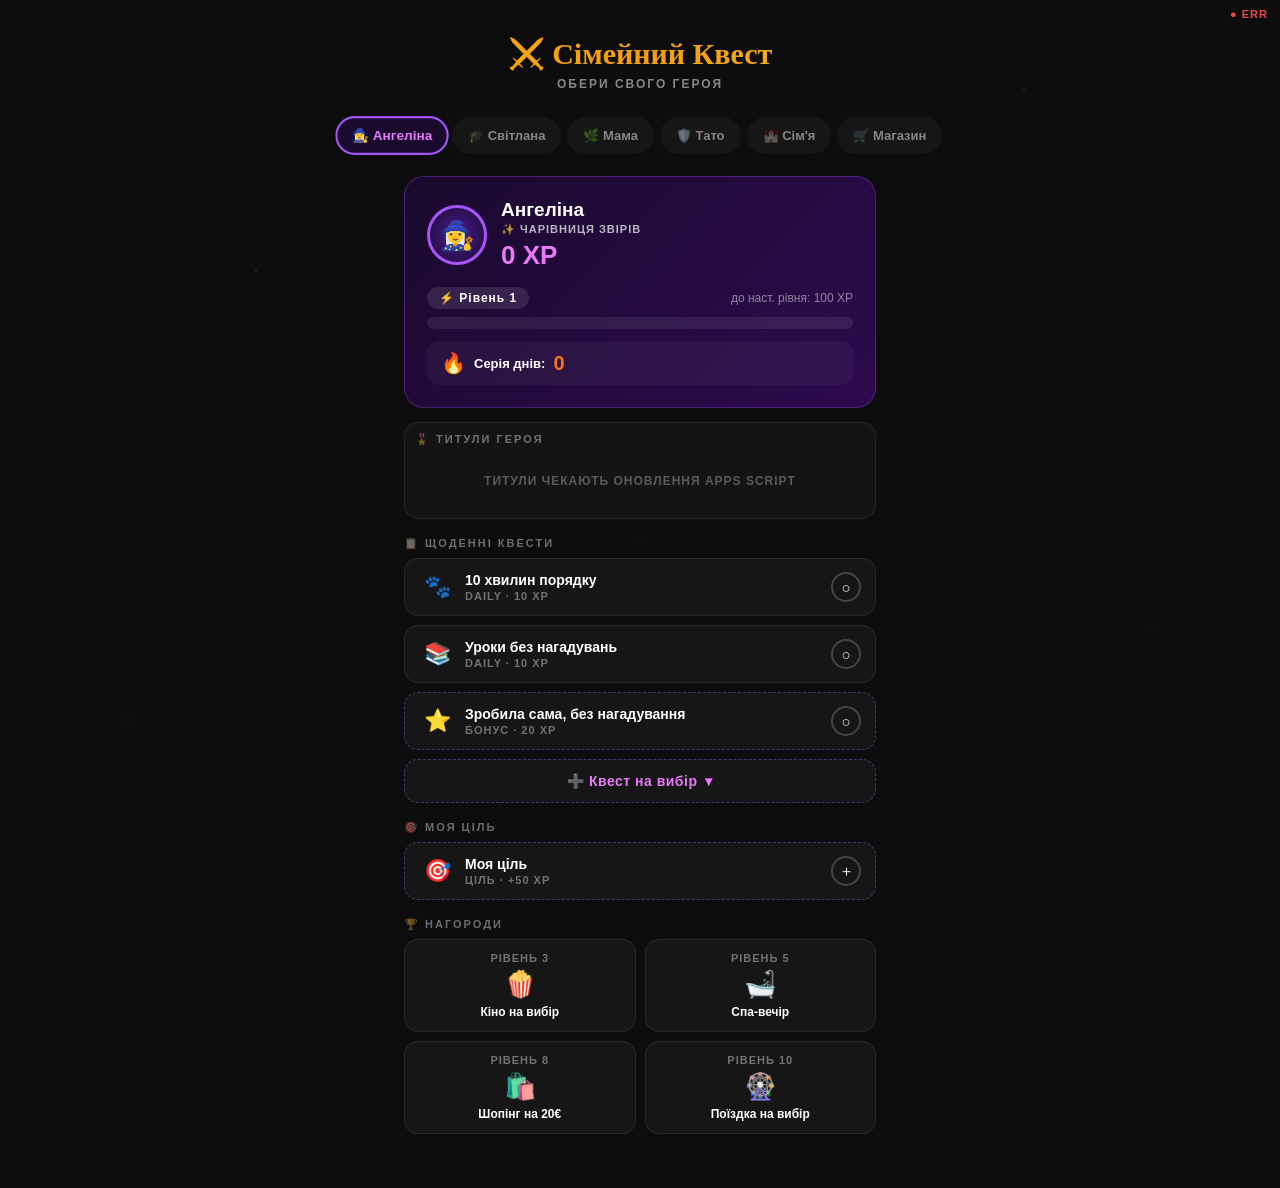
==== index.html @ bff0de08 "Update index.html" ====
<!DOCTYPE html>
<html lang="uk">
<head>
<meta charset="UTF-8">
<meta name="viewport" content="width=device-width, initial-scale=1.0, maximum-scale=1.0">
<title>⚔️ Сімейний Квест XP</title>
<link href="https://script.google.com/macros/s/AKfycbxogFhDeyBhJCRTPKAOQPnS2JXZW2xOkfqWVknksCK1evUN5eS9MC8FMfZPb-rsoIyx/exec">
<style>
  :root {
    --angelina-color: #a855f7; --angelina-bg: #1a0a2e; --angelina-accent: #e879f9;
    --svitlana-color: #22c55e; --svitlana-bg: #0a1f0a; --svitlana-accent: #86efac;
    --mama-color: #f59e0b;    --mama-bg: #1f1508;     --mama-accent: #fcd34d;
    --papa-color: #3b82f6;    --papa-bg: #0a0f1f;     --papa-accent: #93c5fd;
    --gold: #fbbf24; --card-radius: 20px;
  }
  * { box-sizing: border-box; margin: 0; padding: 0; }
  body { font-family: 'Nunito', sans-serif; background: #0d0d0d; min-height: 100vh; color: #fff; overflow-x: hidden; }
  body::before {
    content: ''; position: fixed; inset: 0;
    background-image:
      radial-gradient(1px 1px at 20% 30%, rgba(255,255,255,0.4) 0%, transparent 100%),
      radial-gradient(1px 1px at 80% 10%, rgba(255,255,255,0.3) 0%, transparent 100%),
      radial-gradient(1px 1px at 50% 60%, rgba(255,255,255,0.2) 0%, transparent 100%),
      radial-gradient(1px 1px at 10% 80%, rgba(255,255,255,0.3) 0%, transparent 100%),
      radial-gradient(1px 1px at 90% 70%, rgba(255,255,255,0.2) 0%, transparent 100%);
    pointer-events: none; z-index: 0;
  }
  .sync-bar { position: fixed; top: 0; left: 0; right: 0; height: 3px; z-index: 999; }
  .sync-bar.syncing { background: linear-gradient(90deg, transparent, #3b82f6, transparent); animation: syncAnim 1s infinite; }
  .sync-bar.ok      { background: #22c55e; animation: fadeOut 1s forwards 0.5s; }
  .sync-bar.error   { background: #ef4444; animation: fadeOut 2s forwards; }
  @keyframes syncAnim { 0%{background-position:-200px} 100%{background-position:200px} }
  @keyframes fadeOut  { to { opacity: 0; } }
  .sync-status { position: fixed; top: 8px; right: 12px; font-size: 11px; font-weight: 700; letter-spacing: 1px; color: rgba(255,255,255,0.3); z-index: 998; transition: color 0.3s; }
  .sync-status.live { color: #22c55e; } .sync-status.err { color: #ef4444; }
  .header { text-align: center; padding: 36px 20px 10px; position: relative; z-index: 1; }
  .header h1 { font-family: 'Cinzel Decorative', cursive; font-size: clamp(18px, 5vw, 30px); background: linear-gradient(135deg, #fbbf24, #f59e0b, #fcd34d); -webkit-background-clip: text; -webkit-text-fill-color: transparent; background-clip: text; margin-bottom: 6px; }
  .header .subtitle { color: #888; font-size: 12px; font-weight: 600; letter-spacing: 2px; text-transform: uppercase; }
  .nav { display: flex; justify-content: center; gap: 6px; padding: 16px 12px 8px; position: relative; z-index: 1; flex-wrap: wrap; }
  .nav-btn { border: none; border-radius: 50px; padding: 9px 14px; font-family: 'Nunito', sans-serif; font-weight: 800; font-size: 13px; cursor: pointer; transition: all 0.25s; opacity: 0.5; background: rgba(255,255,255,0.08); color: #fff; border: 2px solid transparent; }
  .nav-btn.active { opacity: 1; transform: scale(1.05); }
  .nav-btn[data-char="angelina"].active { background: var(--angelina-bg); border-color: var(--angelina-color); color: var(--angelina-accent); }
  .nav-btn[data-char="svitlana"].active { background: var(--svitlana-bg); border-color: var(--svitlana-color); color: var(--svitlana-accent); }
  .nav-btn[data-char="mama"].active     { background: var(--mama-bg);     border-color: var(--mama-color);     color: var(--mama-accent); }
  .nav-btn[data-char="papa"].active     { background: var(--papa-bg);     border-color: var(--papa-color);     color: var(--papa-accent); }
  .nav-btn[data-char="family"].active   { background: #1a1a1a; border-color: var(--gold); color: var(--gold); }
  .nav-btn[data-char="shop"].active     { background: #1a0f00; border-color: #f97316; color: #fb923c; }
  .screen { display: none; padding: 14px; position: relative; z-index: 1; max-width: 500px; margin: 0 auto; }
  .screen.active { display: block; }
  .hero-card { border-radius: var(--card-radius); padding: 22px; margin-bottom: 14px; position: relative; overflow: hidden; border: 1px solid rgba(255,255,255,0.08); }
  .hero-card.angelina { background: linear-gradient(135deg, var(--angelina-bg), #2d0a4e); border-color: rgba(168,85,247,0.3); }
  .hero-card.svitlana { background: linear-gradient(135deg, var(--svitlana-bg), #0a3010); border-color: rgba(34,197,94,0.3); }
  .hero-card.mama     { background: linear-gradient(135deg, var(--mama-bg), #2d1e00);    border-color: rgba(245,158,11,0.3); }
  .hero-card.papa     { background: linear-gradient(135deg, var(--papa-bg), #0a1535);    border-color: rgba(59,130,246,0.3); }
  .hero-top { display: flex; align-items: center; gap: 14px; margin-bottom: 16px; }
  .avatar { width: 60px; height: 60px; border-radius: 50%; display: flex; align-items: center; justify-content: center; font-size: 28px; flex-shrink: 0; border: 3px solid rgba(255,255,255,0.2); }
  .angelina .avatar { background: radial-gradient(circle, #4c1d95, #1a0a2e); border-color: var(--angelina-color); }
  .svitlana .avatar { background: radial-gradient(circle, #14532d, #0a1f0a); border-color: var(--svitlana-color); }
  .mama .avatar     { background: radial-gradient(circle, #78350f, #1f1508); border-color: var(--mama-color); }
  .papa .avatar     { background: radial-gradient(circle, #1e3a8a, #0a0f1f); border-color: var(--papa-color); }
  .hero-info h2 { font-size: 19px; font-weight: 900; }
  .hero-info .class { font-size: 11px; font-weight: 600; letter-spacing: 1px; text-transform: uppercase; opacity: 0.7; margin-top: 2px; }
  .hero-info .xp-count { font-size: 26px; font-weight: 900; margin-top: 4px; }
  .angelina .hero-info .xp-count { color: var(--angelina-accent); }
  .svitlana .hero-info .xp-count { color: var(--svitlana-accent); }
  .mama     .hero-info .xp-count { color: var(--mama-accent); }
  .papa     .hero-info .xp-count { color: var(--papa-accent); }
  .level-row { display: flex; align-items: center; justify-content: space-between; margin-bottom: 8px; }
  .level-badge { font-size: 12px; font-weight: 800; padding: 4px 12px; border-radius: 20px; background: rgba(255,255,255,0.1); letter-spacing: 1px; }
  .next-xp { font-size: 12px; color: rgba(255,255,255,0.5); }
  .progress-bar { height: 12px; background: rgba(255,255,255,0.08); border-radius: 10px; overflow: hidden; margin-bottom: 6px; }
  .progress-fill { height: 100%; border-radius: 10px; transition: width 0.8s cubic-bezier(0.34, 1.56, 0.64, 1); position: relative; overflow: hidden; }
  .progress-fill::after { content: ''; position: absolute; top: 0; left: -100%; width: 100%; height: 100%; background: linear-gradient(90deg, transparent, rgba(255,255,255,0.3), transparent); animation: shimmer 2s infinite; }
  @keyframes shimmer { to { left: 200%; } }
  .angelina .progress-fill { background: linear-gradient(90deg, var(--angelina-color), var(--angelina-accent)); }
  .svitlana .progress-fill { background: linear-gradient(90deg, var(--svitlana-color), var(--svitlana-accent)); }
  .mama     .progress-fill { background: linear-gradient(90deg, var(--mama-color), var(--mama-accent)); }
  .papa     .progress-fill { background: linear-gradient(90deg, var(--papa-color), var(--papa-accent)); }
  .section-title { font-size: 11px; font-weight: 800; letter-spacing: 2px; text-transform: uppercase; color: rgba(255,255,255,0.4); margin: 18px 0 8px; }
  .quest-card { background: rgba(255,255,255,0.04); border: 1px solid rgba(255,255,255,0.08); border-radius: 14px; padding: 13px 14px; margin-bottom: 9px; display: flex; align-items: center; gap: 10px; cursor: pointer; transition: all 0.2s; user-select: none; -webkit-tap-highlight-color: transparent; }
  .quest-card:active { transform: scale(0.97); }
  .quest-card.done { opacity: 0.5; }
  .quest-card.bonus-type { border-style: dashed; }
  .angelina .quest-card.bonus-type { border-color: rgba(168,85,247,0.4); }
  .svitlana .quest-card.bonus-type { border-color: rgba(34,197,94,0.4); }
  .mama     .quest-card.bonus-type { border-color: rgba(245,158,11,0.4); }
  .papa     .quest-card.bonus-type { border-color: rgba(59,130,246,0.4); }
  .quest-icon { font-size: 22px; flex-shrink: 0; width: 36px; text-align: center; }
  .quest-info { flex: 1; }
  .quest-name { font-size: 14px; font-weight: 700; margin-bottom: 2px; }
  .quest-type { font-size: 11px; color: rgba(255,255,255,0.4); font-weight: 600; letter-spacing: 1px; }
  .quest-check { width: 30px; height: 30px; border-radius: 50%; border: 2px solid rgba(255,255,255,0.2); display: flex; align-items: center; justify-content: center; font-size: 15px; flex-shrink: 0; transition: all 0.3s; }
  .quest-card.done .quest-check { background: #22c55e; border-color: #22c55e; }
  .streak-display { display: flex; align-items: center; gap: 8px; margin-top: 12px; padding: 10px 14px; background: rgba(255,255,255,0.04); border-radius: 12px; }
  .streak-display .fire { font-size: 20px; }
  .streak-display .streak-text { font-size: 13px; font-weight: 700; }
  .streak-display .streak-num { font-size: 20px; font-weight: 900; color: #f97316; }
  .cosmetics-panel { background: rgba(255,255,255,0.03); border: 1px solid rgba(255,255,255,0.07); border-radius: 14px; padding: 10px; margin-bottom: 12px; }
  .title-options { display: grid; grid-template-columns: 1fr 1fr; gap: 8px; }
  .title-option { border: 1px solid rgba(255,255,255,0.08); border-radius: 10px; background: rgba(255,255,255,0.04); color: #fff; font-family: 'Nunito', sans-serif; padding: 10px; text-align: left; cursor: pointer; transition: all 0.2s; min-height: 58px; }
  .title-option:active { transform: scale(0.97); }
  .title-option.selected { border-color: var(--gold); background: rgba(251,191,36,0.1); }
  .title-option.locked { opacity: 0.35; cursor: not-allowed; }
  .title-option-name { font-size: 12px; font-weight: 900; line-height: 1.25; }
  .title-option-level { font-size: 10px; font-weight: 800; letter-spacing: 1px; color: rgba(255,255,255,0.45); margin-top: 4px; }
  .title-options .extra-loading { grid-column: 1 / -1; }
  .extra-btn { display: flex; align-items: center; justify-content: center; gap: 8px; width: 100%; background: rgba(255,255,255,0.04); border: 1px dashed rgba(255,255,255,0.2); border-radius: 14px; padding: 13px; color: rgba(255,255,255,0.6); font-family: 'Nunito', sans-serif; font-size: 14px; font-weight: 800; cursor: pointer; transition: all 0.2s; letter-spacing: 0.5px; margin-bottom: 9px; }
  .extra-btn:active { transform: scale(0.97); }
  .extra-btn .arrow { transition: transform 0.3s; font-style: normal; display: inline-block; }
  .extra-btn.open .arrow { transform: rotate(180deg); }
  .angelina .extra-btn { border-color: rgba(168,85,247,0.4); color: var(--angelina-accent); }
  .svitlana .extra-btn { border-color: rgba(34,197,94,0.4); color: var(--svitlana-accent); }
  .mama     .extra-btn { border-color: rgba(245,158,11,0.4); color: var(--mama-accent); }
  .papa     .extra-btn { border-color: rgba(59,130,246,0.4); color: var(--papa-accent); }
  .extra-panel { display: none; background: rgba(255,255,255,0.02); border: 1px solid rgba(255,255,255,0.07); border-radius: 14px; overflow: hidden; margin-bottom: 12px; }
  .extra-panel.open { display: block; }
  .extra-panel-inner { padding: 8px; }
  .extra-quest-item { display: flex; align-items: center; gap: 10px; padding: 11px 12px; border-radius: 10px; cursor: pointer; transition: background 0.15s; -webkit-tap-highlight-color: transparent; }
  .extra-quest-item:active { background: rgba(255,255,255,0.08); }
  .extra-quest-item.done { opacity: 0.45; cursor: not-allowed; }
  .extra-quest-item.done:active { background: transparent; }
  .extra-quest-icon { font-size: 20px; width: 32px; text-align: center; flex-shrink: 0; }
  .extra-quest-name { flex: 1; font-size: 13px; font-weight: 700; }
  .extra-quest-xp { font-size: 13px; font-weight: 900; padding: 4px 10px; border-radius: 8px; background: rgba(255,255,255,0.06); flex-shrink: 0; }
  .extra-loading { text-align: center; padding: 20px; font-size: 12px; color: rgba(255,255,255,0.3); font-weight: 700; letter-spacing: 1px; }
  .rewards-grid { display: grid; grid-template-columns: 1fr 1fr; gap: 9px; margin-top: 8px; }
  .reward-card { background: rgba(255,255,255,0.04); border: 1px solid rgba(255,255,255,0.08); border-radius: 14px; padding: 12px; text-align: center; transition: all 0.2s; }
  .reward-card.unlocked { border-color: var(--gold); background: rgba(251,191,36,0.08); }
  .reward-card .reward-level { font-size: 11px; font-weight: 800; letter-spacing: 1px; color: rgba(255,255,255,0.4); margin-bottom: 5px; }
  .reward-card.unlocked .reward-level { color: var(--gold); }
  .reward-card .reward-icon { font-size: 26px; margin-bottom: 5px; }
  .reward-card .reward-name { font-size: 12px; font-weight: 700; }
  .family-hero { background: linear-gradient(135deg, #1a1008, #0d0d0d); border: 1px solid rgba(251,191,36,0.2); border-radius: var(--card-radius); padding: 22px; margin-bottom: 14px; text-align: center; }
  .family-title { font-family: 'Cinzel Decorative', cursive; font-size: 15px; color: var(--gold); margin-bottom: 14px; }
  .leaderboard { list-style: none; }
  .lb-item { display: flex; align-items: center; gap: 10px; padding: 11px 0; border-bottom: 1px solid rgba(255,255,255,0.05); }
  .lb-item:last-child { border-bottom: none; }
  .lb-rank { font-size: 18px; width: 28px; text-align: center; flex-shrink: 0; }
  .lb-avatar { font-size: 22px; width: 36px; text-align: center; flex-shrink: 0; }
  .lb-name { flex: 1; font-weight: 700; font-size: 14px; }
  .lb-name small { display: block; font-size: 11px; color: rgba(255,255,255,0.4); font-weight: 600; }
  .lb-xp { font-size: 17px; font-weight: 900; color: var(--gold); }
  .boss-card { background: linear-gradient(135deg, #1a0a0a, #1a1008); border: 1px solid rgba(239,68,68,0.3); border-radius: var(--card-radius); padding: 18px; margin-bottom: 14px; }
  .boss-title { font-size: 11px; letter-spacing: 2px; text-transform: uppercase; color: #ef4444; font-weight: 800; margin-bottom: 8px; }
  .boss-name  { font-size: 20px; font-weight: 900; margin-bottom: 12px; }
  .boss-progress { display: flex; justify-content: space-between; font-size: 12px; color: rgba(255,255,255,0.5); margin-bottom: 7px; }
  .boss-bar { height: 13px; background: rgba(255,255,255,0.06); border-radius: 10px; overflow: hidden; }
  .boss-fill { height: 100%; background: linear-gradient(90deg, #ef4444, #f97316); border-radius: 10px; transition: width 0.8s; }
  .log-feed { background: rgba(255,255,255,0.03); border: 1px solid rgba(255,255,255,0.07); border-radius: 14px; overflow: hidden; margin-top: 8px; }
  .log-item { display: flex; align-items: center; gap: 10px; padding: 10px 14px; border-bottom: 1px solid rgba(255,255,255,0.04); font-size: 13px; }
  .log-item:last-child { border-bottom: none; }
  .log-avatar { font-size: 18px; flex-shrink: 0; }
  .log-text { flex: 1; font-weight: 600; color: rgba(255,255,255,0.8); line-height: 1.4; }
  .log-text span { color: var(--gold); font-weight: 900; }
  .log-text span.spent { color: #ef4444; }
  .log-time { font-size: 11px; color: rgba(255,255,255,0.3); font-weight: 700; flex-shrink: 0; }
  .log-empty { text-align: center; padding: 20px; font-size: 12px; color: rgba(255,255,255,0.3); font-weight: 700; letter-spacing: 1px; }
  /* SHOP */
  .shop-header { background: linear-gradient(135deg, #1a0f00, #0d0d0d); border: 1px solid rgba(249,115,22,0.3); border-radius: var(--card-radius); padding: 22px; margin-bottom: 14px; text-align: center; }
  .shop-title { font-family: 'Cinzel Decorative', cursive; font-size: 18px; color: #fb923c; margin-bottom: 8px; }
  .shop-subtitle { font-size: 12px; color: rgba(255,255,255,0.4); font-weight: 600; letter-spacing: 1px; }
  .shop-who { display: flex; gap: 8px; flex-wrap: wrap; justify-content: center; margin-top: 14px; }
  .shop-who-btn { border: 2px solid rgba(255,255,255,0.1); border-radius: 50px; padding: 8px 16px; background: rgba(255,255,255,0.04); font-family: 'Nunito', sans-serif; font-size: 13px; font-weight: 800; color: rgba(255,255,255,0.5); cursor: pointer; transition: all 0.2s; }
  .shop-who-btn.selected { opacity: 1; border-color: #f97316; color: #fb923c; background: rgba(249,115,22,0.1); }
  .shop-item { background: rgba(255,255,255,0.04); border: 1px solid rgba(255,255,255,0.08); border-radius: 14px; padding: 14px 16px; margin-bottom: 10px; display: flex; align-items: center; gap: 12px; }
  .shop-item-icon { font-size: 28px; flex-shrink: 0; }
  .shop-item-info { flex: 1; }
  .shop-item-name { font-size: 15px; font-weight: 800; margin-bottom: 3px; }
  .shop-item-cost { font-size: 13px; color: #fb923c; font-weight: 700; }
  .shop-buy-btn { background: linear-gradient(135deg, #f97316, #fb923c); border: none; border-radius: 10px; padding: 10px 16px; font-family: 'Nunito', sans-serif; font-size: 13px; font-weight: 900; color: #000; cursor: pointer; flex-shrink: 0; transition: all 0.2s; }
  .shop-buy-btn:active { transform: scale(0.95); }
  .shop-buy-btn:disabled { opacity: 0.3; cursor: not-allowed; }
  .shop-no-char { text-align: center; padding: 30px; font-size: 13px; color: rgba(255,255,255,0.3); font-weight: 700; }
  /* PIN MODAL */
  .modal-overlay { position: fixed; inset: 0; background: rgba(0,0,0,0.8); z-index: 3000; display: flex; align-items: center; justify-content: center; padding: 24px; }
  .modal-overlay.hidden { display: none; }
  .modal-box { max-width: 320px; width: 100%; background: #1a1a1a; border: 1px solid rgba(255,255,255,0.1); border-radius: 24px; padding: 28px 24px; text-align: center; }
  .modal-icon { font-size: 40px; margin-bottom: 12px; }
  .modal-title { font-size: 18px; font-weight: 900; margin-bottom: 6px; }
  .modal-subtitle { font-size: 13px; color: rgba(255,255,255,0.5); margin-bottom: 20px; }
  .pin-display { display: flex; justify-content: center; gap: 12px; margin-bottom: 20px; }
  .pin-dot { width: 16px; height: 16px; border-radius: 50%; border: 2px solid rgba(255,255,255,0.3); transition: all 0.2s; }
  .pin-dot.filled { background: #f97316; border-color: #f97316; }
  .pin-keys { display: grid; grid-template-columns: repeat(3, 1fr); gap: 10px; }
  .pin-key { background: rgba(255,255,255,0.06); border: 1px solid rgba(255,255,255,0.1); border-radius: 12px; padding: 16px; font-family: 'Nunito', sans-serif; font-size: 20px; font-weight: 900; color: #fff; cursor: pointer; transition: all 0.15s; }
  .pin-key:active { background: rgba(255,255,255,0.15); transform: scale(0.95); }
  .pin-key.del { font-size: 16px; color: rgba(255,255,255,0.5); }
  .pin-error { color: #ef4444; font-size: 13px; font-weight: 700; margin-top: 12px; min-height: 20px; }
  .modal-cancel { background: none; border: none; color: rgba(255,255,255,0.3); font-family: 'Nunito', sans-serif; font-size: 13px; font-weight: 700; cursor: pointer; margin-top: 16px; }
  /* TOAST */
  .toast { position: fixed; top: 20px; left: 50%; transform: translateX(-50%) translateY(-80px); background: #1a1a1a; border: 1px solid rgba(255,255,255,0.15); border-radius: 50px; padding: 11px 22px; font-size: 14px; font-weight: 700; color: #fff; z-index: 1000; transition: transform 0.4s cubic-bezier(0.34, 1.56, 0.64, 1); white-space: nowrap; box-shadow: 0 8px 32px rgba(0,0,0,0.5); pointer-events: none; }
  .toast.show { transform: translateX(-50%) translateY(0); }
  .xp-burst { position: fixed; font-size: 26px; font-weight: 900; pointer-events: none; z-index: 999; animation: burst 1s forwards; text-shadow: 0 0 20px currentColor; }
  @keyframes burst { 0%{opacity:1;transform:translateY(0) scale(1)} 100%{opacity:0;transform:translateY(-80px) scale(1.5)} }
  .pb { padding-bottom: 40px; }
  .reward-card.claimed {
  opacity: 0.65;
  position: relative;
}

  .reward-card.claimed::after {
  content: '✓';
  position: absolute;
  top: 8px;
  right: 10px;
  font-size: 18px;
  font-weight: 900;
  color: #22c55e;
}
@media (max-width: 360px) {
  .title-options { grid-template-columns: 1fr; }
}
</style>
</head>
<body>
 
<div class="sync-bar" id="sync-bar"></div>
<div class="sync-status" id="sync-status">●</div>
 
<!-- PIN MODAL -->
<div class="modal-overlay hidden" id="pin-modal">
  <div class="modal-box">
    <div class="modal-icon">🔐</div>
    <div class="modal-title" id="pin-modal-title">Введи PIN</div>
    <div class="modal-subtitle" id="pin-modal-subtitle">Секретний код героя</div>
    <div class="pin-display">
      <div class="pin-dot" id="pd0"></div>
      <div class="pin-dot" id="pd1"></div>
      <div class="pin-dot" id="pd2"></div>
      <div class="pin-dot" id="pd3"></div>
    </div>
    <div class="pin-keys">
      <button class="pin-key" onclick="pinKey('1')">1</button>
      <button class="pin-key" onclick="pinKey('2')">2</button>
      <button class="pin-key" onclick="pinKey('3')">3</button>
      <button class="pin-key" onclick="pinKey('4')">4</button>
      <button class="pin-key" onclick="pinKey('5')">5</button>
      <button class="pin-key" onclick="pinKey('6')">6</button>
      <button class="pin-key" onclick="pinKey('7')">7</button>
      <button class="pin-key" onclick="pinKey('8')">8</button>
      <button class="pin-key" onclick="pinKey('9')">9</button>
      <button class="pin-key del" onclick="pinKey('del')">⌫</button>
      <button class="pin-key" onclick="pinKey('0')">0</button>
      <button class="pin-key del" onclick="pinKey('clear')">✕</button>
    </div>
    <div class="pin-error" id="pin-error"></div>
    <button class="modal-cancel" onclick="closePinModal()">Скасувати</button>
  </div>
</div>
 
<div class="header">
  <h1>⚔️ Сімейний Квест</h1>
  <div class="subtitle">Обери свого героя</div>
</div>
 
<nav class="nav">
  <button class="nav-btn active" data-char="angelina" onclick="showScreen('angelina')">🧙‍♀️ Ангеліна</button>
  <button class="nav-btn" data-char="svitlana"  onclick="showScreen('svitlana')">🎓 Світлана</button>
  <button class="nav-btn" data-char="mama"      onclick="showScreen('mama')">🌿 Мама</button>
  <button class="nav-btn" data-char="papa"      onclick="showScreen('papa')">🛡️ Тато</button>
  <button class="nav-btn" data-char="family"    onclick="showScreen('family')">🏰 Сім'я</button>
  <button class="nav-btn" data-char="shop"      onclick="showScreen('shop')">🛒 Магазин</button>
</nav>
 
<!-- ANGELINA -->
<div class="screen active angelina" id="screen-angelina">
  <div class="hero-card angelina">
    <div class="hero-top">
      <div class="avatar">🧙‍♀️</div>
      <div class="hero-info">
        <h2>Ангеліна</h2>
        <div class="class">✨ Чарівниця Звірів</div>
        <div class="xp-count"><span id="a-xp">0</span> XP</div>
      </div>
    </div>
    <div class="level-row">
      <div class="level-badge">⚡ Рівень <span id="a-level">1</span></div>
      <div class="next-xp">до наст. рівня: <span id="a-next">100</span> XP</div>
    </div>
    <div class="progress-bar"><div class="progress-fill" id="a-bar" style="width:0%"></div></div>
    <div class="streak-display">
      <div class="fire">🔥</div><div class="streak-text">Серія днів:</div>
      <div class="streak-num" id="a-streak">0</div>
    </div>
  </div>
  <div class="section-title">📋 Щоденні квести</div>
  <div class="quest-card" id="aq0" onclick="toggleQuest('a',0,10,'🐾',this)">
    <div class="quest-icon">🐾</div>
    <div class="quest-info"><div class="quest-name">10 хвилин порядку</div><div class="quest-type">DAILY · 10 XP</div></div>
    <div class="quest-check" id="aq0-check">○</div>
  </div>
  <div class="quest-card" id="aq1" onclick="toggleQuest('a',1,10,'📚',this)">
    <div class="quest-icon">📚</div>
    <div class="quest-info"><div class="quest-name">Уроки без нагадувань</div><div class="quest-type">DAILY · 10 XP</div></div>
    <div class="quest-check" id="aq1-check">○</div>
  </div>
  <div class="quest-card bonus-type" id="aq2" onclick="toggleQuest('a',2,20,'⭐',this)">
    <div class="quest-icon">⭐</div>
    <div class="quest-info"><div class="quest-name">Зробила сама, без нагадування</div><div class="quest-type">БОНУС · 20 XP</div></div>
    <div class="quest-check" id="aq2-check">○</div>
  </div>
  <button class="extra-btn" id="extra-btn-a" onclick="toggleExtraPanel('a')">➕ Квест на вибір <i class="arrow">▾</i></button>
  <div class="extra-panel" id="extra-panel-a"><div class="extra-panel-inner" id="extra-list-a"><div class="extra-loading">ЗАВАНТАЖЕННЯ...</div></div></div>
  <div class="section-title">🎯 Моя ціль</div>
<div class="quest-card bonus-type" onclick="doGoalQuest('a')">
  <div class="quest-icon" id="goal-icon-a">🎯</div>
  <div class="quest-info">
    <div class="quest-name" id="goal-a">Моя ціль</div>
    <div class="quest-type" id="goal-xp-a">ЦІЛЬ · +50 XP</div>
  </div>
  <div class="quest-check">＋</div>
</div>
  <div class="section-title">🏆 Нагороди</div>
  <div class="rewards-grid">
    <div class="reward-card" id="ar0" onclick="claimReward('a',0)"><div class="reward-level">РІВЕНЬ 3</div><div class="reward-icon">🍿</div><div class="reward-name">Кіно на вибір</div></div>
    <div class="reward-card" id="ar1" onclick="claimReward('a',1)"><div class="reward-level">РІВЕНЬ 5</div><div class="reward-icon">🛁</div><div class="reward-name">Спа-вечір</div></div>
    <div class="reward-card" id="ar2" onclick="claimReward('a',2)"><div class="reward-level">РІВЕНЬ 8</div><div class="reward-icon">🛍️</div><div class="reward-name">Шопінг на 20€</div></div>
    <div class="reward-card" id="ar3" onclick="claimReward('a',3)"><div class="reward-level">РІВЕНЬ 10</div><div class="reward-icon">🎡</div><div class="reward-name">Поїздка на вибір</div></div>
  </div>
  <div class="pb"></div>
</div>
 
<!-- SVITLANA -->
<div class="screen svitlana" id="screen-svitlana">
  <div class="hero-card svitlana">
    <div class="hero-top">
      <div class="avatar">🎓</div>
      <div class="hero-info">
        <h2>Світлана</h2>
        <div class="class">🧱 Будівниця Світів</div>
        <div class="xp-count"><span id="s-xp">0</span> XP</div>
      </div>
    </div>
    <div class="level-row">
      <div class="level-badge">⚡ Рівень <span id="s-level">1</span></div>
      <div class="next-xp">до наст. рівня: <span id="s-next">100</span> XP</div>
    </div>
    <div class="progress-bar"><div class="progress-fill" id="s-bar" style="width:0%"></div></div>
    <div class="streak-display">
      <div class="fire">🔥</div><div class="streak-text">Серія днів:</div>
      <div class="streak-num" id="s-streak">0</div>
    </div>
  </div>
  <div class="section-title">📋 Щоденні квести</div>
  <div class="quest-card" id="sq0" onclick="toggleQuest('s',0,10,'🧹',this)">
    <div class="quest-icon">🧹</div>
    <div class="quest-info"><div class="quest-name">10 хвилин порядку</div><div class="quest-type">DAILY · 10 XP</div></div>
    <div class="quest-check" id="sq0-check">○</div>
  </div>
  <div class="quest-card" id="sq1" onclick="toggleQuest('s',1,10,'📖',this)">
    <div class="quest-icon">📖</div>
    <div class="quest-info"><div class="quest-name">Уроки без нагадувань</div><div class="quest-type">DAILY · 10 XP</div></div>
    <div class="quest-check" id="sq1-check">○</div>
  </div>
  <div class="quest-card bonus-type" id="sq2" onclick="toggleQuest('s',2,20,'⭐',this)">
    <div class="quest-icon">⭐</div>
    <div class="quest-info"><div class="quest-name">Зробила сама, без нагадування</div><div class="quest-type">БОНУС · 20 XP</div></div>
    <div class="quest-check" id="sq2-check">○</div>
  </div>
  <button class="extra-btn" id="extra-btn-s" onclick="toggleExtraPanel('s')">➕ Квест на вибір <i class="arrow">▾</i></button>
  <div class="extra-panel" id="extra-panel-s"><div class="extra-panel-inner" id="extra-list-s"><div class="extra-loading">ЗАВАНТАЖЕННЯ...</div></div></div>
  <div class="section-title">🎯 Моя ціль</div>
<div class="quest-card bonus-type" onclick="doGoalQuest('s')">
  <div class="quest-icon" id="goal-icon-s">🎯</div>
  <div class="quest-info">
    <div class="quest-name" id="goal-s">Моя ціль</div>
    <div class="quest-type" id="goal-xp-s">ЦІЛЬ · +50 XP</div>
  </div>
  <div class="quest-check">＋</div>
</div>
  <div class="section-title">🏆 Нагороди</div>
  <div class="rewards-grid">
    <div class="reward-card" id="sr0" onclick="claimReward('s',0)"><div class="reward-level">РІВЕНЬ 3</div><div class="reward-icon">🍿</div><div class="reward-name">Кіно на вибір</div></div>
    <div class="reward-card" id="sr1" onclick="claimReward('s',1)"><div class="reward-level">РІВЕНЬ 5</div><div class="reward-icon">🎮</div><div class="reward-name">Нове LEGO</div></div>
    <div class="reward-card" id="sr2" onclick="claimReward('s',2)"><div class="reward-level">РІВЕНЬ 8</div><div class="reward-icon">🛍️</div><div class="reward-name">Шопінг на 20€</div></div>
    <div class="reward-card" id="sr3" onclick="claimReward('s',3)"><div class="reward-level">РІВЕНЬ 10</div><div class="reward-icon">🎡</div><div class="reward-name">Поїздка на вибір</div></div>
  </div>
  <div class="pb"></div>
</div>
 
<!-- MAMA -->
<div class="screen mama" id="screen-mama">
  <div class="hero-card mama">
    <div class="hero-top">
      <div class="avatar">🌿</div>
      <div class="hero-info">
        <h2>Мама</h2>
        <div class="class">🍃 Хранителька Домашнього Вогнища</div>
        <div class="xp-count"><span id="m-xp">0</span> XP</div>
      </div>
    </div>
    <div class="level-row">
      <div class="level-badge">⚡ Рівень <span id="m-level">1</span></div>
      <div class="next-xp">до наст. рівня: <span id="m-next">100</span> XP</div>
    </div>
    <div class="progress-bar"><div class="progress-fill" id="m-bar" style="width:0%"></div></div>
    <div class="streak-display">
      <div class="fire">🔥</div><div class="streak-text">Серія днів:</div>
      <div class="streak-num" id="m-streak">0</div>
    </div>
  </div>
  <div class="section-title">📋 Щоденні квести</div>
  <div class="quest-card" id="mq0" onclick="toggleQuest('m',0,10,'🏡',this)">
    <div class="quest-icon">🏡</div>
    <div class="quest-info"><div class="quest-name">10 хвилин порядку / підготовки</div><div class="quest-type">DAILY · 10 XP</div></div>
    <div class="quest-check" id="mq0-check">○</div>
  </div>
  <div class="quest-card" id="mq1" onclick="toggleQuest('m',1,10,'✅',this)">
    <div class="quest-icon">✅</div>
    <div class="quest-info"><div class="quest-name">Важлива справа зроблена вчасно</div><div class="quest-type">DAILY · 10 XP</div></div>
    <div class="quest-check" id="mq1-check">○</div>
  </div>
  <div class="quest-card bonus-type" id="mq2" onclick="toggleQuest('m',2,20,'💚',this)">
    <div class="quest-icon">💚</div>
    <div class="quest-info"><div class="quest-name">Допомогла без прохання</div><div class="quest-type">БОНУС · 20 XP</div></div>
    <div class="quest-check" id="mq2-check">○</div>
  </div>
  <button class="extra-btn" id="extra-btn-m" onclick="toggleExtraPanel('m')">➕ Квест на вибір <i class="arrow">▾</i></button>
  <div class="extra-panel" id="extra-panel-m"><div class="extra-panel-inner" id="extra-list-m"><div class="extra-loading">ЗАВАНТАЖЕННЯ...</div></div></div>
  <div class="section-title">🎯 Моя ціль</div>
<div class="quest-card bonus-type" onclick="doGoalQuest('m')">
  <div class="quest-icon" id="goal-icon-m">🎯</div>
  <div class="quest-info">
    <div class="quest-name" id="goal-m">Моя ціль</div>
    <div class="quest-type" id="goal-xp-m">ЦІЛЬ · +50 XP</div>
  </div>
  <div class="quest-check">＋</div>
</div>
  <div class="section-title">🏆 Нагороди</div>
  <div class="rewards-grid">
    <div class="reward-card" id="mr0" onclick="claimReward('m',0)"><div class="reward-level">РІВЕНЬ 3</div><div class="reward-icon">🧖‍♀️</div><div class="reward-name">Spa-вечір</div></div>
    <div class="reward-card" id="mr1" onclick="claimReward('m',1)"><div class="reward-level">РІВЕНЬ 5</div><div class="reward-icon">🍽️</div><div class="reward-name">Вечеря в ресторані</div></div>
    <div class="reward-card" id="mr2" onclick="claimReward('m',2)"><div class="reward-level">РІВЕНЬ 8</div><div class="reward-icon">🎯</div><div class="reward-name">Нова спальня</div></div>
    <div class="reward-card" id="mr3" onclick="claimReward('m',3)"><div class="reward-level">РІВЕНЬ 10</div><div class="reward-icon">✈️</div><div class="reward-name">Поїздка разом</div></div>
  </div>
  <div class="pb"></div>
</div>
 
<!-- PAPA -->
<div class="screen papa" id="screen-papa">
  <div class="hero-card papa">
    <div class="hero-top">
      <div class="avatar">🛡️</div>
      <div class="hero-info">
        <h2>Тато</h2>
        <div class="class">🗺️ Мандрівник та Захисник</div>
        <div class="xp-count"><span id="p-xp">0</span> XP</div>
      </div>
    </div>
    <div class="level-row">
      <div class="level-badge">⚡ Рівень <span id="p-level">1</span></div>
      <div class="next-xp">до наст. рівня: <span id="p-next">100</span> XP</div>
    </div>
    <div class="progress-bar"><div class="progress-fill" id="p-bar" style="width:0%"></div></div>
    <div class="streak-display">
      <div class="fire">🔥</div><div class="streak-text">Серія днів:</div>
      <div class="streak-num" id="p-streak">0</div>
    </div>
  </div>
  <div class="section-title">📋 Щоденні квести</div>
  <div class="quest-card" id="pq0" onclick="toggleQuest('p',0,10,'🎯',this)">
    <div class="quest-icon">🎯</div>
    <div class="quest-info"><div class="quest-name">10 хвилин підготовки / порядку</div><div class="quest-type">DAILY · 10 XP</div></div>
    <div class="quest-check" id="pq0-check">○</div>
  </div>
  <div class="quest-card" id="pq1" onclick="toggleQuest('p',1,10,'📞',this)">
    <div class="quest-icon">📞</div>
    <div class="quest-info"><div class="quest-name">Зв'язок з сім'єю</div><div class="quest-type">DAILY · 10 XP</div></div>
    <div class="quest-check" id="pq1-check">○</div>
  </div>
  <div class="quest-card bonus-type" id="pq2" onclick="toggleQuest('p',2,20,'💪',this)">
    <div class="quest-icon">💪</div>
    <div class="quest-info"><div class="quest-name">Допоміг сім'ї на відстані</div><div class="quest-type">БОНУС · 20 XP</div></div>
    <div class="quest-check" id="pq2-check">○</div>
  </div>
  <button class="extra-btn" id="extra-btn-p" onclick="toggleExtraPanel('p')">➕ Квест на вибір <i class="arrow">▾</i></button>
  <div class="extra-panel" id="extra-panel-p"><div class="extra-panel-inner" id="extra-list-p"><div class="extra-loading">ЗАВАНТАЖЕННЯ...</div></div></div>
  <div class="section-title">🎯 Моя ціль</div>
<div class="quest-card bonus-type" onclick="doGoalQuest('p')">
  <div class="quest-icon" id="goal-icon-p">🎯</div>
  <div class="quest-info">
    <div class="quest-name" id="goal-p">Моя ціль</div>
    <div class="quest-type" id="goal-xp-p">ЦІЛЬ · +50 XP</div>
  </div>
  <div class="quest-check">＋</div>
</div>
  <div class="section-title">🏆 Нагороди</div>
  <div class="rewards-grid">
    <div class="reward-card" id="pr0" onclick="claimReward('p',0)"><div class="reward-level">РІВЕНЬ 3</div><div class="reward-icon">🎣</div><div class="reward-name">День рибалки</div></div>
    <div class="reward-card" id="pr1" onclick="claimReward('p',1)"><div class="reward-level">РІВЕНЬ 5</div><div class="reward-icon">🍺</div><div class="reward-name">Вечір для себе</div></div>
    <div class="reward-card" id="pr2" onclick="claimReward('p',2)"><div class="reward-level">РІВЕНЬ 8</div><div class="reward-icon">🎯</div><div class="reward-name">Нова спальня</div></div>
    <div class="reward-card" id="pr3" onclick="claimReward('p',3)"><div class="reward-level">РІВЕНЬ 10</div><div class="reward-icon">🌊</div><div class="reward-name">Рибальська поїздка</div></div>
  </div>
  <div class="pb"></div>
</div>
 
<!-- FAMILY -->
<div class="screen" id="screen-family">
  <div class="boss-card">
    <div class="boss-title">⚔️ БОС ТИЖНЯ</div>
    <div class="boss-name" id="boss-name">🐉 Дракон Лінощів</div>
    <div class="boss-progress"><span>Сімейний прогрес</span><span id="boss-xp-text">0 / 200 XP</span></div>
    <div class="boss-bar"><div class="boss-fill" id="boss-fill" style="width:0%"></div></div>
  </div>
  <div class="family-hero">
    <div class="family-title">👑 Таблиця Героїв</div>
    <ul class="leaderboard" id="leaderboard"></ul>
  </div>
  <div class="section-title">🌟 Командний бонус</div>
  <div class="quest-card" style="background:rgba(251,191,36,0.06);border-color:rgba(251,191,36,0.2);">
    <div class="quest-icon">🌟</div>
    <div class="quest-info">
      <div class="quest-name">Всі виконали daily сьогодні</div>
      <div class="quest-type">КОМАНДНИЙ БОНУС · +20 XP кожному</div>
    </div>
    <div class="quest-check" id="team-check" onclick="toggleTeamBonus()" style="cursor:pointer">○</div>
  </div>
  <div class="section-title">📜 Останні події</div>
  <div class="log-feed" id="log-feed"><div class="log-empty">ЗАВАНТАЖЕННЯ...</div></div>
  <div class="section-title">📖 Правила гри</div>
  <div style="background:rgba(255,255,255,0.04);border-radius:14px;padding:14px;font-size:13px;line-height:1.9;color:rgba(255,255,255,0.7);">
    <div>1️⃣ Кожен день — 1–3 квести на вибір</div>
    <div>2️⃣ 100 XP = новий рівень</div>
    <div>3️⃣ Бонус за самостійність без нагадувань</div>
    <div>4️⃣ Якщо всі зробили daily — кожен +20 XP</div>
    <div>5️⃣ Тижнева місія — велика нагорода</div>
    <div>6️⃣ В магазині витрачай XP на призи!</div>
  </div>
  <div class="pb"></div>
</div>
 
<!-- SHOP -->
<div class="screen" id="screen-shop">
  <div class="shop-header">
    <div class="shop-title">🛒 Магазин Героїв</div>
    <div class="shop-subtitle">ВИТРАЧАЙ XP НА ПРИЗИ</div>
    <div class="shop-who">
      <button class="shop-who-btn" data-c="a" onclick="selectShopChar('a')">🧙‍♀️ Ангеліна</button>
      <button class="shop-who-btn" data-c="s" onclick="selectShopChar('s')">🎓 Світлана</button>
      <button class="shop-who-btn" data-c="m" onclick="selectShopChar('m')">🌿 Мама</button>
      <button class="shop-who-btn" data-c="p" onclick="selectShopChar('p')">🛡️ Тато</button>
    </div>
  </div>
  <div id="shop-no-char" class="shop-no-char">👆 Обери хто робить покупку</div>
  <div id="shop-items"></div>
  <div class="pb"></div>
</div>
 
<div class="toast" id="toast"></div>
 
<script>
const SCRIPT_URL ='https://script.google.com/macros/s/AKfycbwXJweig_HBozVWSt0Xp7T9HzfmcoVQWKAmoGaYds3r_SmGROIhT78wBqXCx24NzcZ-/exec';
 
const POLL_INTERVAL = 5 * 60 * 1000;
const CHARS = ['a','s','m','p'];
const CHAR_NAMES  = { a:'Ангеліна', s:'Світлана', m:'Мама', p:'Тато' };
const CHAR_ICONS  = { a:'🧙‍♀️', s:'🎓', m:'🌿', p:'🛡️' };
const CHAR_SCREENS = { a:'angelina', s:'svitlana', m:'mama', p:'papa' };
const DEFAULT_TITLES = {
  a:'✨ Чарівниця Звірів',
  s:'🧱 Будівниця Світів',
  m:'🌿 Берегиня Лісу',
  p:'🛡️ Захисник Фортеці'
};
const BOSSES = ['🐉 Дракон Лінощів','🕷️ Павук Безладдя','👹 Монстр Відкладань','🧟 Зомбі Нудьги','🦂 Скорпіон Забудькуватості'];
const BOSS_GOAL = 200;
const REWARD_LEVELS = [3,5,8,10];
 
function defaultState() {
  const st = { teamBonus: false };
  CHARS.forEach(c => { st[c] = { xp:0, streak:0, lastDay:'', quests:[false,false,false,false] }; });
  return st;
}
let state = defaultState();
let extraQuestsData = {};
let extraDoneData = {};
let shopData = [];
let goalsData = {};
let rewardsData = {};
let cosmeticsData = {};
let profilesData = {};
let shopChar = null;
 
async function apiGet() {
  const res = await fetch(SCRIPT_URL, { method:'GET', mode:'cors' });
  return res.json();
}
async function apiPost(payload) {
  const res = await fetch(SCRIPT_URL, { method:'POST', mode:'cors', headers:{'Content-Type':'text/plain'}, body:JSON.stringify(payload) });
  return res.json();
}
 
async function syncFromSheets(silent = false) {
  if (!SCRIPT_URL || SCRIPT_URL === 'ВСТАВИТИ_URL_ТУТ') return;
  setSyncState('syncing');
  try {
    const data = await apiGet();
    CHARS.forEach(c => {
      if (data.chars && data.chars[c]) {
        const d = data.chars[c];
        state[c].xp      = Number(d.xp)    || 0;
        state[c].streak  = Number(d.streak) || 0;
        state[c].lastDay = d.lastDay || '';
        state[c].quests  = Array.isArray(d.quests) ? d.quests : [false,false,false,false];
      }
    });
    state.teamBonus = !!data.teamBonus;
    extraQuestsData = data.extraQuests || {};
    extraDoneData = data.extraDone || {};
    shopData = data.shop || [];
    goalsData = data.goals || {};
    rewardsData = data.rewards || {};
    cosmeticsData = data.cosmetics || {};
    profilesData = data.profiles || {};
    renderLog(data.log || []);
    renderAll();
    if (shopChar) renderShopItems();
    CHARS.forEach(c => {
      const panel = document.getElementById(`extra-panel-${c}`);
      if (panel && panel.classList.contains('open')) renderExtraList(c);
    });
    setSyncState('ok');
    if (!silent) showToast('🔄 Дані синхронізовано');
  } catch(e) { setSyncState('error'); console.error(e); }
}
 
  function setSyncState(s) {
  document.getElementById('sync-bar').className = 'sync-bar ' + s;
  const st = document.getElementById('sync-status');
  st.className = 'sync-status ' + (s==='ok'?'live':s==='error'?'err':'');
  st.textContent = s==='ok'?'● LIVE':s==='error'?'● ERR':'● SYNC';
}
 
function xpForLevel(lvl) { return lvl * 100; }
function getLevel(xp) {
  let lvl=1, total=0;
  while(true) {
    const needed = xpForLevel(lvl);
    if (xp < total+needed) return { level:lvl, current:xp-total, needed };
    total += needed; lvl++;
  }
}

function ensureCosmeticsPanels() {
  CHARS.forEach(c => {
    const screen = document.getElementById(`screen-${CHAR_SCREENS[c]}`);
    if (!screen || document.getElementById(`cosmetics-${c}`)) return;
    const heroCard = screen.querySelector('.hero-card');
    if (!heroCard) return;
    const panel = document.createElement('div');
    panel.className = 'cosmetics-panel';
    panel.id = `cosmetics-${c}`;
    panel.innerHTML = `
      <div class="section-title" style="margin-top:0;">🎖️ Титули героя</div>
      <div class="title-options" id="title-options-${c}"></div>
    `;
    heroCard.insertAdjacentElement('afterend', panel);
  });
}

function getSelectedTitleId(c) {
  return profilesData[c] && profilesData[c].title ? profilesData[c].title : '';
}

function getSelectedTitleText(c) {
  const titleId = getSelectedTitleId(c);
  const titles = (cosmeticsData[c] && cosmeticsData[c].title) || [];
  const found = titles.find(t => t.id === titleId);
  return found ? `${found.icon} ${found.name}` : DEFAULT_TITLES[c];
}

function renderCosmetics(c, level) {
  const titleEl = document.querySelector(`#screen-${CHAR_SCREENS[c]} .hero-info .class`);
  if (titleEl) titleEl.textContent = getSelectedTitleText(c);

  const container = document.getElementById(`title-options-${c}`);
  if (!container) return;
  const titles = (cosmeticsData[c] && cosmeticsData[c].title) || [];
  if (titles.length === 0) {
    container.innerHTML = '<div class="extra-loading">ТИТУЛИ ЧЕКАЮТЬ ОНОВЛЕННЯ APPS SCRIPT</div>';
    return;
  }
  const selectedId = getSelectedTitleId(c);
  container.innerHTML = titles.map(t => {
    const locked = level < t.requiredLevel;
    const selected = selectedId === t.id;
    return `
      <button class="title-option ${locked ? 'locked' : ''} ${selected ? 'selected' : ''}" onclick="selectTitle('${c}','${t.id}')" ${locked ? 'disabled' : ''}>
        <div class="title-option-name">${t.icon} ${t.name}</div>
        <div class="title-option-level">${locked ? 'РІВЕНЬ ' + t.requiredLevel : selected ? 'ОБРАНО' : 'ВІДКРИТО'}</div>
      </button>
    `;
  }).join('');
}
 
function renderChar(c) {
  const d = state[c], lvl = getLevel(d.xp);
  document.getElementById(`${c}-xp`).textContent    = d.xp;
  document.getElementById(`${c}-level`).textContent  = lvl.level;
  document.getElementById(`${c}-next`).textContent   = lvl.needed - lvl.current;
  document.getElementById(`${c}-streak`).textContent = d.streak;
  document.getElementById(`${c}-bar`).style.width = Math.min(100,Math.round(lvl.current/lvl.needed*100))+'%';
  renderCosmetics(c, lvl.level);
  for (let i=0;i<4;i++) {
  const card = document.getElementById(`${c}q${i}`);
  const check = document.getElementById(`${c}q${i}-check`);

  if (!card || !check) continue;

  if (d.quests[i]) {
    card.classList.add('done');
    check.textContent = '✅';
  } else {
    card.classList.remove('done');
    check.textContent = '○';
  }
}
  REWARD_LEVELS.forEach((rl,i) => {
  const el = document.getElementById(`${c}r${i}`);
  if (!el) return;

  if (lvl.level >= rl) {
    el.classList.add('unlocked');
  } else {
    el.classList.remove('unlocked');
  }

  if (rewardsData[c] && rewardsData[c][i]) {
    el.classList.add('claimed');
  } else {
    el.classList.remove('claimed');
  }
});
  const goal = goalsData[c] || {};
const goalEl = document.getElementById(`goal-${c}`);
const goalXpEl = document.getElementById(`goal-xp-${c}`);
const goalIconEl = document.getElementById(`goal-icon-${c}`);

if (goalEl) goalEl.textContent = goal.goal || 'Моя ціль';
if (goalXpEl) goalXpEl.textContent = `ЦІЛЬ · +${goal.xp || 50} XP`;
if (goalIconEl) goalIconEl.textContent = goal.icon || '🎯';
}
  function claimReward(c, rewardIndex) {
  const lvl = getLevel(state[c].xp);
  const requiredLevel = REWARD_LEVELS[rewardIndex];

  if (lvl.level < requiredLevel) {
    showToast('🔒 Ця нагорода ще не відкрита');
    return;
  }

  if (rewardsData[c] && rewardsData[c][rewardIndex]) {
    showToast('✅ Цю нагороду вже отримано');
    return;
  }

  openPinModal(c, () => completeClaimReward(c, rewardIndex));
}

async function completeClaimReward(c, rewardIndex) {
  const card = document.getElementById(`${c}r${rewardIndex}`);
  const rewardNameEl = card ? card.querySelector('.reward-name') : null;
  const rewardName = rewardNameEl ? rewardNameEl.textContent : 'Нагорода';

  if (!rewardsData[c]) rewardsData[c] = [false,false,false,false];
  rewardsData[c][rewardIndex] = true;

  renderChar(c);
  showToast(`🏆 ${rewardName} отримано!`);
  setSyncState('syncing');

  try {
    await apiPost({
      action:'claimReward',
      char:c,
      rewardIndex:rewardIndex,
      rewardName:rewardName
    });

    await syncFromSheets(true);
    setSyncState('ok');
  } catch(e) {
    setSyncState('error');
  }
}
  function renderFamily() {
  const sorted = CHARS.map(c=>({c,xp:state[c].xp,level:getLevel(state[c].xp).level})).sort((a,b)=>b.xp-a.xp);
  const medals = ['🥇','🥈','🥉','🏅'];
  document.getElementById('leaderboard').innerHTML = sorted.map((item,i)=>`
    <li class="lb-item">
      <div class="lb-rank">${medals[i]}</div>
      <div class="lb-avatar">${CHAR_ICONS[item.c]}</div>
      <div class="lb-name">${CHAR_NAMES[item.c]}<small>Рівень ${item.level}</small></div>
      <div class="lb-xp">${item.xp} XP</div>
    </li>`).join('');
  const totalXP = CHARS.reduce((s,c)=>s+state[c].xp,0);
  const bossProgress = totalXP % BOSS_GOAL;
  document.getElementById('boss-name').textContent    = BOSSES[Math.floor(totalXP/BOSS_GOAL)%BOSSES.length];
  document.getElementById('boss-xp-text').textContent = `${bossProgress} / ${BOSS_GOAL} XP`;
  document.getElementById('boss-fill').style.width    = Math.min(100,bossProgress/BOSS_GOAL*100)+'%';
  document.getElementById('team-check').textContent   = state.teamBonus ? '✅' : '○';
}
 
function renderLog(logItems) {
  const container = document.getElementById('log-feed');
  if (!logItems || logItems.length === 0) {
    container.innerHTML = '<div class="log-empty">ПОКИ ЩО ПОРОЖНЬО — ВИКОНАЙТЕ ПЕРШИЙ КВЕСТ!</div>';
    return;
  }
  container.innerHTML = logItems.map(item => {
    const isSpend = item.xp < 0;
    return `<div class="log-item">
      <div class="log-avatar">${CHAR_ICONS[item.char] || '⭐'}</div>
      <div class="log-text">
        ${CHAR_NAMES[item.char] || item.char} — ${item.questName}
        <span class="${isSpend?'spent':''}">${isSpend?'':'+'}${item.xp} XP</span>
      </div>
      <div class="log-time">${item.dateStr}</div>
    </div>`;
  }).join('');
}
 
function renderAll() { CHARS.forEach(renderChar); renderFamily(); }
 
// SHOP
function selectShopChar(c) {
  shopChar = c;
  document.querySelectorAll('.shop-who-btn').forEach(b => b.classList.remove('selected'));
  document.querySelector(`.shop-who-btn[data-c="${c}"]`).classList.add('selected');
  document.getElementById('shop-no-char').style.display = 'none';
  renderShopItems();
}
 
function renderShopItems() {
  const container = document.getElementById('shop-items');
  if (!shopChar) return;
  const myXP = state[shopChar].xp;
  if (!shopData || shopData.length === 0) {
    container.innerHTML = '<div class="shop-no-char">Магазин порожній — додай товари в таблицю</div>';
    return;
  }
  container.innerHTML = shopData.map((item,i) => `
    <div class="shop-item">
      <div class="shop-item-icon">${item.icon}</div>
      <div class="shop-item-info">
        <div class="shop-item-name">${item.name}</div>
        <div class="shop-item-cost">🔥 ${item.xp_cost} XP${myXP < item.xp_cost ? ' · не вистачає '+(item.xp_cost-myXP)+' XP' : ''}</div>
      </div>
      <button class="shop-buy-btn" ${myXP < item.xp_cost ? 'disabled' : ''} onclick="initBuy(${i})">Купити</button>
    </div>`).join('');
}
 
// PIN LOGIC
let pinBuffer = '';
let pinCallback = null;
let pinChar = null;
 
function openPinModal(c, callback) {
  pinChar = c;
  pinCallback = callback;
  pinBuffer = '';
  updatePinDots();
  document.getElementById('pin-error').textContent = '';
  document.getElementById('pin-modal-title').textContent = `PIN для ${CHAR_NAMES[c]}`;
  document.getElementById('pin-modal-subtitle').textContent = 'Введи свій секретний код';
  document.getElementById('pin-modal').classList.remove('hidden');
}
 
function closePinModal() {
  document.getElementById('pin-modal').classList.add('hidden');
  pinBuffer = ''; pinCallback = null; pinChar = null;
}
 
function updatePinDots() {
  for (let i = 0; i < 4; i++) {
    document.getElementById(`pd${i}`).classList.toggle('filled', i < pinBuffer.length);
  }
}
 
function pinKey(k) {
  if (k === 'del') { pinBuffer = pinBuffer.slice(0,-1); updatePinDots(); return; }
  if (k === 'clear') { pinBuffer = ''; updatePinDots(); return; }
  if (pinBuffer.length >= 4) return;
  pinBuffer += k;
  updatePinDots();
  if (pinBuffer.length === 4) checkPin();
}
 
async function checkPin() {
  document.getElementById('pin-error').textContent = '';
  try {
    const res = await apiPost({ action:'verifyPin', char:pinChar, pin:pinBuffer });

    if (res.valid) {
      const cb = pinCallback;
      closePinModal();
      if (cb) cb();
    } else {
      document.getElementById('pin-error').textContent = '❌ Невірний PIN, спробуй ще';
      pinBuffer = '';
      updatePinDots();
    }
  } catch(e) {
    document.getElementById('pin-error').textContent = '⚠️ Помилка підключення';
    pinBuffer = '';
    updatePinDots();
  }
}
 
function initBuy(idx) {
  const item = shopData[idx];
  if (!item || !shopChar) return;
  openPinModal(shopChar, () => completeBuy(idx));
}
 
async function completeBuy(idx) {
  const item = shopData[idx];
  const d = state[shopChar];

  if (d.xp < item.xp_cost) {
    showToast('❌ Не вистачає XP!');
    return;
  }

  d.xp -= item.xp_cost;
  renderChar(shopChar);
  renderShopItems();
  showToast(`${item.icon} ${item.name} — куплено! -${item.xp_cost} XP`);
  setSyncState('syncing');

  try {
    await apiPost({
      action:'buyItem',
      char:shopChar,
      xp:d.xp,
      streak:d.streak,
      lastDay:d.lastDay,
      itemName:item.name,
      itemCost:item.xp_cost
    });

    await syncFromSheets(true);
    setSyncState('ok');
  } catch(e) {
    setSyncState('error');
    console.error(e);
  }
}

 async function toggleQuest(c, idx, xp, icon, cardEl) {
  const d = state[c], wasDone = d.quests[idx];
  d.quests[idx] = !wasDone;
  d.xp = Math.max(0, wasDone ? d.xp-xp : d.xp+xp);
  if (!wasDone) {
    const today = new Date().toDateString();
    if (d.lastDay !== today) {
      d.streak = d.lastDay===new Date(Date.now()-86400000).toDateString() ? d.streak+1 : 1;
      d.lastDay = today;
    }
    const r=cardEl.getBoundingClientRect();
    showBurst(`+${xp} XP`,r.left+r.width/2,r.top+r.height/2,xp>=50?'#fbbf24':'#22c55e');
    showToast(`${icon} +${xp} XP — відмінно!`);
  }
  renderChar(c); renderFamily();
  setSyncState('syncing');
  try {
    await apiPost({action:'updateChar', char:c, xp:d.xp, streak:d.streak, lastDay:d.lastDay});
    await apiPost({action:'updateQuests', char:c, quests:d.quests});
    setSyncState('ok');
  } catch(e) { setSyncState('error'); }
}
 
async function toggleTeamBonus() {
  state.teamBonus = !state.teamBonus;
  CHARS.forEach(c => { state[c].xp = Math.max(0, state[c].xp + (state.teamBonus?20:-20)); });
  if (state.teamBonus) showToast('🌟 Командний бонус! Кожен +20 XP!');
  renderAll();
  setSyncState('syncing');
  try {
    await apiPost({action:'updateTeam', teamBonus:state.teamBonus});
    for (const c of CHARS) await apiPost({action:'updateChar', char:c, xp:state[c].xp, streak:state[c].streak, lastDay:state[c].lastDay});
    setSyncState('ok');
  } catch(e) { setSyncState('error'); }
}
 
function toggleExtraPanel(c) {
  const btn=document.getElementById(`extra-btn-${c}`), panel=document.getElementById(`extra-panel-${c}`);
  const isOpen = panel.classList.contains('open');
  CHARS.forEach(x => {
    document.getElementById(`extra-btn-${x}`).classList.remove('open');
    document.getElementById(`extra-panel-${x}`).classList.remove('open');
  });
  if (!isOpen) { btn.classList.add('open'); panel.classList.add('open'); renderExtraList(c); }
}
 
function renderExtraList(c) {
  const container = document.getElementById(`extra-list-${c}`);
  const quests = extraQuestsData[c];
  if (!quests || quests.length===0) {
    container.innerHTML = '<div class="extra-loading">СПИСОК ПОРОЖНІЙ — ДОДАЙ КВЕСТИ В SHEETS</div>';
    return;
  }
  container.innerHTML = quests.map((q,i)=>`
    <div class="extra-quest-item ${isExtraDone(c, i, q) ? 'done' : ''}" onclick="doExtraQuest('${c}',${i})">
      <div class="extra-quest-icon">${q.icon}</div>
      <div class="extra-quest-name">${q.name}</div>
      <div class="extra-quest-xp">${isExtraDone(c, i, q) ? '✅' : '+' + q.xp + ' XP'}</div>
    </div>`).join('');
}

function getTodayKey() {
  const d = new Date();
  const y = d.getFullYear();
  const m = String(d.getMonth() + 1).padStart(2, '0');
  const day = String(d.getDate()).padStart(2, '0');
  return `${y}-${m}-${day}`;
}

function getExtraQuestId(c, idx, q) {
  return `${c}:${idx}:${String(q.name || '').trim().toLowerCase()}`;
}

function isExtraDone(c, idx, q) {
  const done = extraDoneData[c] || {};
  return done[getExtraQuestId(c, idx, q)] === getTodayKey();
}

function markExtraDone(c, idx, q) {
  if (!extraDoneData[c]) extraDoneData[c] = {};
  extraDoneData[c][getExtraQuestId(c, idx, q)] = getTodayKey();
}

 async function doGoalQuest(c) {
  const goal = goalsData[c] || {};
  const xp = Number(goal.xp) || 50;
  const name = goal.goal || 'Моя ціль';
  const icon = goal.icon || '🎯';

  const d = state[c];
  d.xp += xp;

  const today = new Date().toDateString();
  if (d.lastDay !== today) {
    d.streak = d.lastDay === new Date(Date.now() - 86400000).toDateString()
      ? d.streak + 1
      : 1;
    d.lastDay = today;
  }

  showToast(`${icon} ${name} — +${xp} XP!`);
  renderChar(c);
  renderFamily();

  setSyncState('syncing');

  try {
    await apiPost({
      action:'extraQuest',
      char:c,
      xp:d.xp,
      streak:d.streak,
      lastDay:d.lastDay,
      questName:name,
      questXp:xp,
      questType:'goal'
    });

    setSyncState('ok');
    await syncFromSheets(true);
  } catch(e) {
    setSyncState('error');
  }
}
async function doExtraQuest(c, idx) {
  const q = extraQuestsData[c][idx];
  if (!q) return;
  if (isExtraDone(c, idx, q)) {
    showToast('✅ Цей extra-квест вже зараховано сьогодні');
    return;
  }
  const d = state[c];
  d.xp += q.xp;
  markExtraDone(c, idx, q);
  const today = new Date().toDateString();
  if (d.lastDay !== today) {
    d.streak = d.lastDay===new Date(Date.now()-86400000).toDateString() ? d.streak+1 : 1;
    d.lastDay = today;
  }
  document.getElementById(`extra-btn-${c}`).classList.remove('open');
  document.getElementById(`extra-panel-${c}`).classList.remove('open');
  const r = document.getElementById(`extra-btn-${c}`).getBoundingClientRect();
  showBurst(`+${q.xp} XP`, r.left+r.width/2, r.top, '#fbbf24');
  showToast(`${q.icon} ${q.name} — +${q.xp} XP!`);
  renderChar(c); renderFamily();
  setSyncState('syncing');
  try {
    const res = await apiPost({
      action:'extraQuest',
      char:c,
      xp:d.xp,
      streak:d.streak,
      lastDay:d.lastDay,
      questName:q.name,
      questXp:q.xp,
      questId:getExtraQuestId(c, idx, q),
      questType:'extra',
      doneDate:getTodayKey()
    });
    if (res && res.duplicate) {
      showToast('✅ Цей extra-квест вже зараховано сьогодні');
      await syncFromSheets(true);
      return;
    }
    setSyncState('ok');
  } catch(e) { setSyncState('error'); }
}

async function selectTitle(c, titleId) {
  const d = state[c];
  const lvl = getLevel(d.xp);
  const titles = (cosmeticsData[c] && cosmeticsData[c].title) || [];
  const title = titles.find(t => t.id === titleId);
  if (!title) return;
  if (lvl.level < title.requiredLevel) {
    showToast(`🔒 Відкриється на рівні ${title.requiredLevel}`);
    return;
  }
  if (getSelectedTitleId(c) === titleId) {
    showToast('✅ Цей титул вже обрано');
    return;
  }

  if (!profilesData[c]) profilesData[c] = {};
  profilesData[c].title = titleId;
  renderChar(c);
  showToast(`${title.icon} Титул обрано!`);
  setSyncState('syncing');

  try {
    const res = await apiPost({ action:'updateProfile', char:c, title:titleId });
    if (res && res.ok === false) {
      showToast(res.locked ? '🔒 Титул ще не відкрито' : '⚠️ Не вдалося зберегти титул');
      await syncFromSheets(true);
      return;
    }
    await syncFromSheets(true);
    setSyncState('ok');
  } catch(e) {
    setSyncState('error');
  }
}
 
function showScreen(name) {
  document.querySelectorAll('.screen').forEach(s=>s.classList.remove('active'));
  document.querySelectorAll('.nav-btn').forEach(b=>b.classList.remove('active'));
  document.getElementById('screen-'+name).classList.add('active');
  document.querySelector(`[data-char="${name}"]`).classList.add('active');
  if (name==='family') renderFamily();
  if (name==='shop') renderShopItems();
}
 
function showToast(msg) {
  const t=document.getElementById('toast');
  t.textContent=msg; t.classList.add('show');
  setTimeout(()=>t.classList.remove('show'),2500);
}
 
function showBurst(text,x,y,color) {
  const el=document.createElement('div');
  el.className='xp-burst'; el.textContent=text;
  el.style.left=x+'px'; el.style.top=y+'px'; el.style.color=color;
  document.body.appendChild(el);
  setTimeout(()=>el.remove(),1000);
}
 
function initApp() {
  ensureCosmeticsPanels();
  renderAll();
  syncFromSheets(true);
  setInterval(()=>syncFromSheets(true), POLL_INTERVAL);
}

initApp();
</script>
</body>
</html>
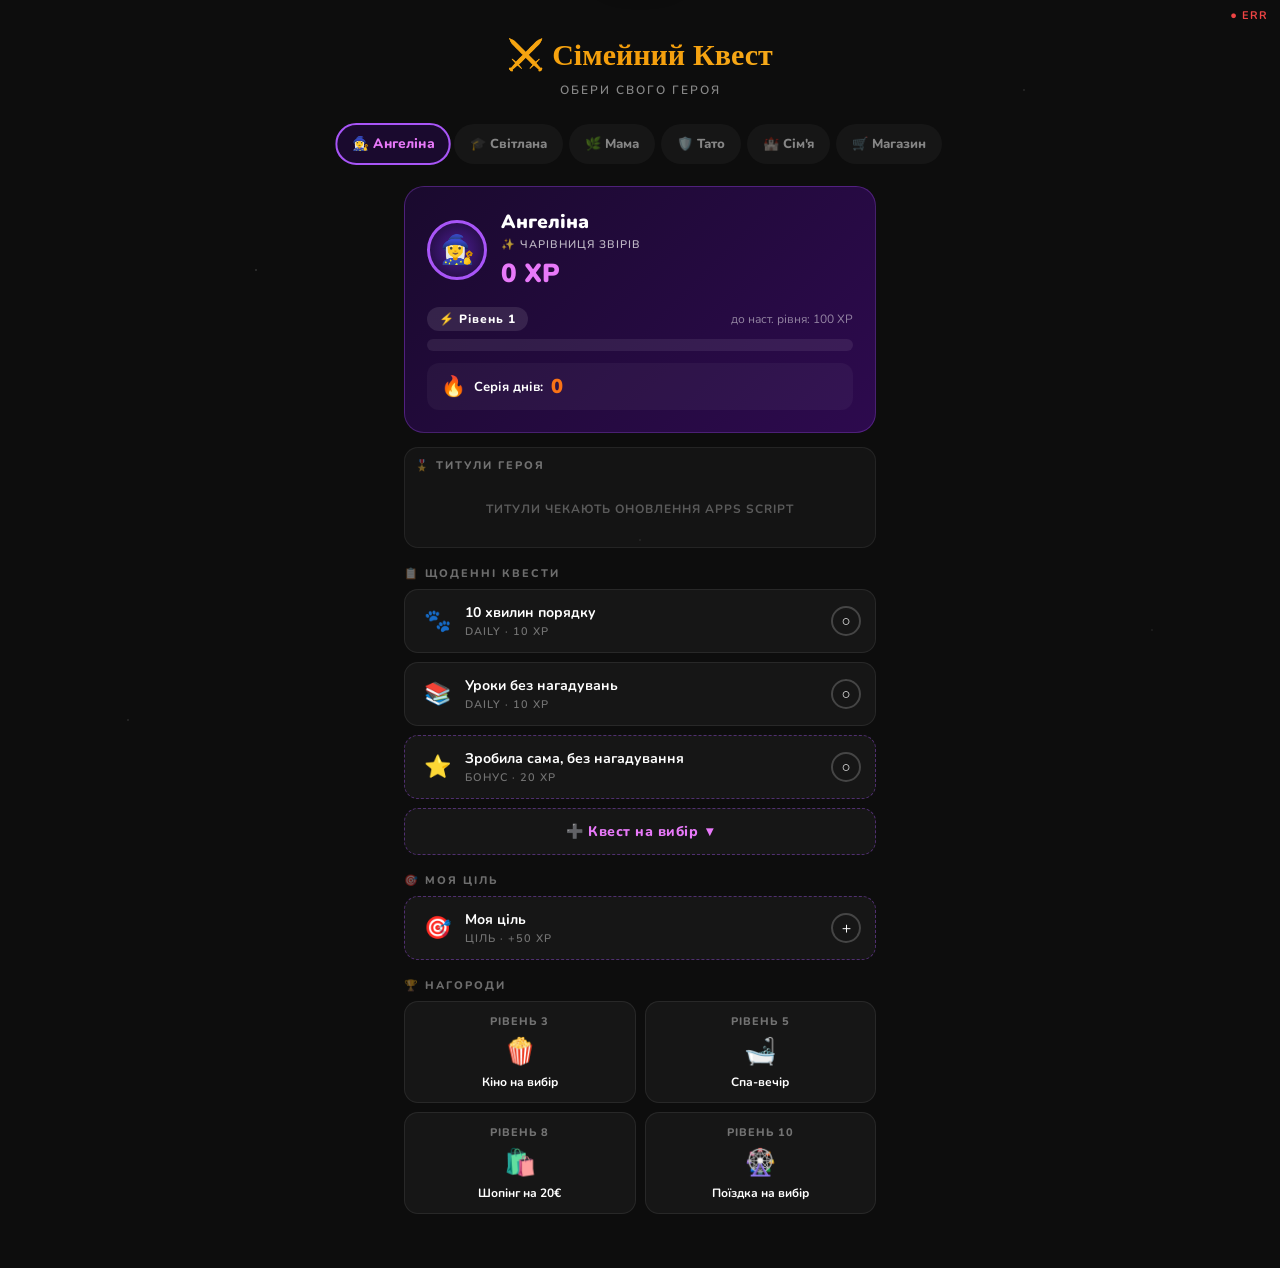
==== commit 72af9d36: "Change greeting from 'Hello World' to 'Goodbye World'" ====
--- a/index.html
+++ b/index.html
@@ -4,7 +4,7 @@
 <meta charset="UTF-8">
 <meta name="viewport" content="width=device-width, initial-scale=1.0, maximum-scale=1.0">
 <title>⚔️ Сімейний Квест XP</title>
-<link href="https://script.google.com/macros/s/AKfycbxogFhDeyBhJCRTPKAOQPnS2JXZW2xOkfqWVknksCK1evUN5eS9MC8FMfZPb-rsoIyx/exec">
+<link href="https://fonts.googleapis.com/css2?family=Cinzel+Decorative:wght@700&family=Nunito:wght@400;600;700;900&display=swap" rel="stylesheet">
 <style>
   :root {
     --angelina-color: #a855f7; --angelina-bg: #1a0a2e; --angelina-accent: #e879f9;
@@ -549,7 +549,7 @@
 <div class="toast" id="toast"></div>
  
 <script>
-const SCRIPT_URL ='https://script.google.com/macros/s/AKfycbwXJweig_HBozVWSt0Xp7T9HzfmcoVQWKAmoGaYds3r_SmGROIhT78wBqXCx24NzcZ-/exec';
+const SCRIPT_URL ='https://script.google.com/macros/s/AKfycbypDvY-yTlHrSzyEOUb3liIb_HmfrmFEZHyiZaWccfL43K-dU5M8eURkkfbKssrTHs0/exec';
  
 const POLL_INTERVAL = 5 * 60 * 1000;
 const CHARS = ['a','s','m','p'];
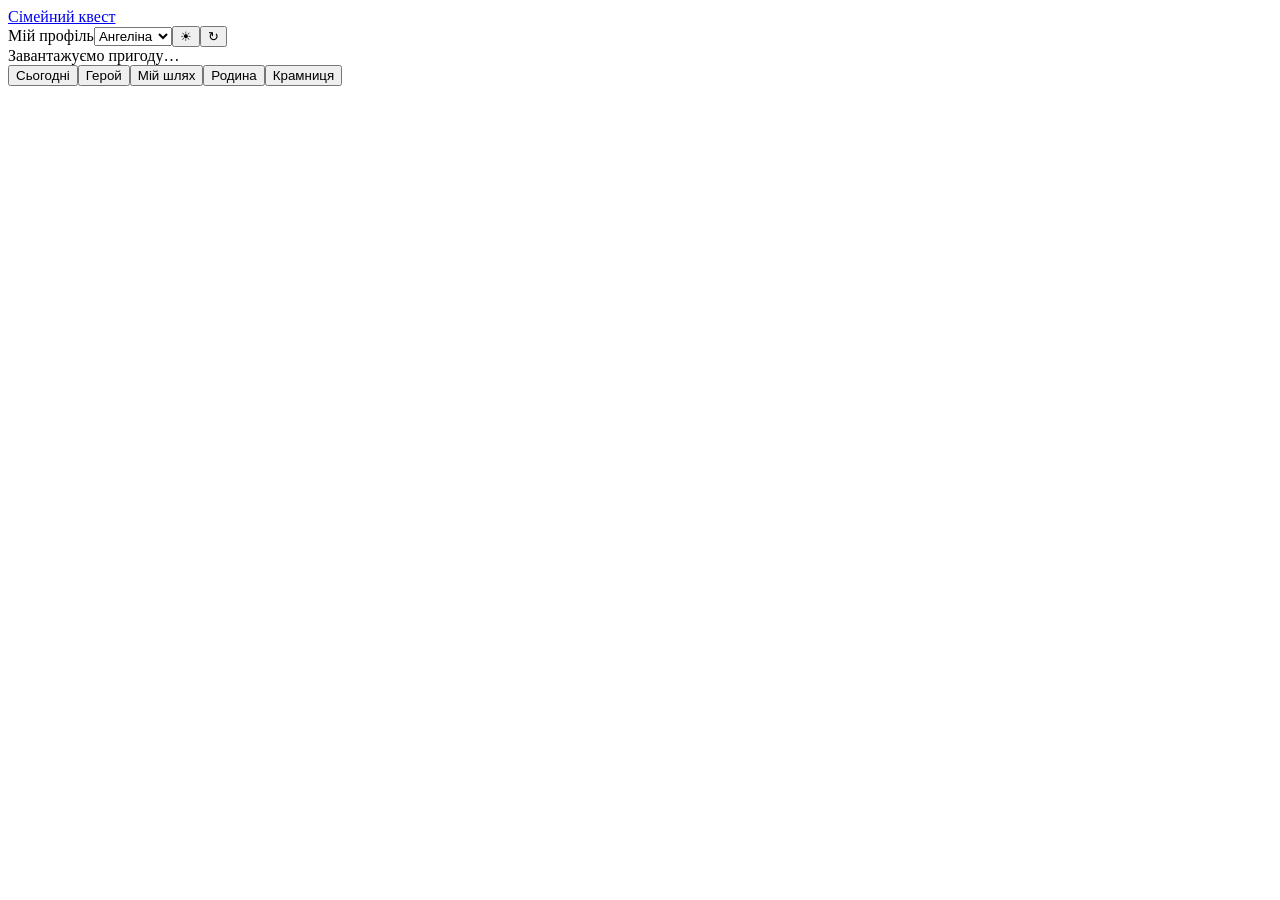
==== commit ed6cbff4: "Update print statement from 'Hello' to 'Goodbye'" ====
--- a/index.html
+++ b/index.html
@@ -1,1187 +1,29 @@
 <!DOCTYPE html>
-<html lang="uk">
+<html lang="uk" data-theme="dark">
 <head>
-<meta charset="UTF-8">
-<meta name="viewport" content="width=device-width, initial-scale=1.0, maximum-scale=1.0">
-<title>⚔️ Сімейний Квест XP</title>
-<link href="https://fonts.googleapis.com/css2?family=Cinzel+Decorative:wght@700&family=Nunito:wght@400;600;700;900&display=swap" rel="stylesheet">
-<style>
-  :root {
-    --angelina-color: #a855f7; --angelina-bg: #1a0a2e; --angelina-accent: #e879f9;
-    --svitlana-color: #22c55e; --svitlana-bg: #0a1f0a; --svitlana-accent: #86efac;
-    --mama-color: #f59e0b;    --mama-bg: #1f1508;     --mama-accent: #fcd34d;
-    --papa-color: #3b82f6;    --papa-bg: #0a0f1f;     --papa-accent: #93c5fd;
-    --gold: #fbbf24; --card-radius: 20px;
-  }
-  * { box-sizing: border-box; margin: 0; padding: 0; }
-  body { font-family: 'Nunito', sans-serif; background: #0d0d0d; min-height: 100vh; color: #fff; overflow-x: hidden; }
-  body::before {
-    content: ''; position: fixed; inset: 0;
-    background-image:
-      radial-gradient(1px 1px at 20% 30%, rgba(255,255,255,0.4) 0%, transparent 100%),
-      radial-gradient(1px 1px at 80% 10%, rgba(255,255,255,0.3) 0%, transparent 100%),
-      radial-gradient(1px 1px at 50% 60%, rgba(255,255,255,0.2) 0%, transparent 100%),
-      radial-gradient(1px 1px at 10% 80%, rgba(255,255,255,0.3) 0%, transparent 100%),
-      radial-gradient(1px 1px at 90% 70%, rgba(255,255,255,0.2) 0%, transparent 100%);
-    pointer-events: none; z-index: 0;
-  }
-  .sync-bar { position: fixed; top: 0; left: 0; right: 0; height: 3px; z-index: 999; }
-  .sync-bar.syncing { background: linear-gradient(90deg, transparent, #3b82f6, transparent); animation: syncAnim 1s infinite; }
-  .sync-bar.ok      { background: #22c55e; animation: fadeOut 1s forwards 0.5s; }
-  .sync-bar.error   { background: #ef4444; animation: fadeOut 2s forwards; }
-  @keyframes syncAnim { 0%{background-position:-200px} 100%{background-position:200px} }
-  @keyframes fadeOut  { to { opacity: 0; } }
-  .sync-status { position: fixed; top: 8px; right: 12px; font-size: 11px; font-weight: 700; letter-spacing: 1px; color: rgba(255,255,255,0.3); z-index: 998; transition: color 0.3s; }
-  .sync-status.live { color: #22c55e; } .sync-status.err { color: #ef4444; }
-  .header { text-align: center; padding: 36px 20px 10px; position: relative; z-index: 1; }
-  .header h1 { font-family: 'Cinzel Decorative', cursive; font-size: clamp(18px, 5vw, 30px); background: linear-gradient(135deg, #fbbf24, #f59e0b, #fcd34d); -webkit-background-clip: text; -webkit-text-fill-color: transparent; background-clip: text; margin-bottom: 6px; }
-  .header .subtitle { color: #888; font-size: 12px; font-weight: 600; letter-spacing: 2px; text-transform: uppercase; }
-  .nav { display: flex; justify-content: center; gap: 6px; padding: 16px 12px 8px; position: relative; z-index: 1; flex-wrap: wrap; }
-  .nav-btn { border: none; border-radius: 50px; padding: 9px 14px; font-family: 'Nunito', sans-serif; font-weight: 800; font-size: 13px; cursor: pointer; transition: all 0.25s; opacity: 0.5; background: rgba(255,255,255,0.08); color: #fff; border: 2px solid transparent; }
-  .nav-btn.active { opacity: 1; transform: scale(1.05); }
-  .nav-btn[data-char="angelina"].active { background: var(--angelina-bg); border-color: var(--angelina-color); color: var(--angelina-accent); }
-  .nav-btn[data-char="svitlana"].active { background: var(--svitlana-bg); border-color: var(--svitlana-color); color: var(--svitlana-accent); }
-  .nav-btn[data-char="mama"].active     { background: var(--mama-bg);     border-color: var(--mama-color);     color: var(--mama-accent); }
-  .nav-btn[data-char="papa"].active     { background: var(--papa-bg);     border-color: var(--papa-color);     color: var(--papa-accent); }
-  .nav-btn[data-char="family"].active   { background: #1a1a1a; border-color: var(--gold); color: var(--gold); }
-  .nav-btn[data-char="shop"].active     { background: #1a0f00; border-color: #f97316; color: #fb923c; }
-  .screen { display: none; padding: 14px; position: relative; z-index: 1; max-width: 500px; margin: 0 auto; }
-  .screen.active { display: block; }
-  .hero-card { border-radius: var(--card-radius); padding: 22px; margin-bottom: 14px; position: relative; overflow: hidden; border: 1px solid rgba(255,255,255,0.08); }
-  .hero-card.angelina { background: linear-gradient(135deg, var(--angelina-bg), #2d0a4e); border-color: rgba(168,85,247,0.3); }
-  .hero-card.svitlana { background: linear-gradient(135deg, var(--svitlana-bg), #0a3010); border-color: rgba(34,197,94,0.3); }
-  .hero-card.mama     { background: linear-gradient(135deg, var(--mama-bg), #2d1e00);    border-color: rgba(245,158,11,0.3); }
-  .hero-card.papa     { background: linear-gradient(135deg, var(--papa-bg), #0a1535);    border-color: rgba(59,130,246,0.3); }
-  .hero-top { display: flex; align-items: center; gap: 14px; margin-bottom: 16px; }
-  .avatar { width: 60px; height: 60px; border-radius: 50%; display: flex; align-items: center; justify-content: center; font-size: 28px; flex-shrink: 0; border: 3px solid rgba(255,255,255,0.2); }
-  .angelina .avatar { background: radial-gradient(circle, #4c1d95, #1a0a2e); border-color: var(--angelina-color); }
-  .svitlana .avatar { background: radial-gradient(circle, #14532d, #0a1f0a); border-color: var(--svitlana-color); }
-  .mama .avatar     { background: radial-gradient(circle, #78350f, #1f1508); border-color: var(--mama-color); }
-  .papa .avatar     { background: radial-gradient(circle, #1e3a8a, #0a0f1f); border-color: var(--papa-color); }
-  .hero-info h2 { font-size: 19px; font-weight: 900; }
-  .hero-info .class { font-size: 11px; font-weight: 600; letter-spacing: 1px; text-transform: uppercase; opacity: 0.7; margin-top: 2px; }
-  .hero-info .xp-count { font-size: 26px; font-weight: 900; margin-top: 4px; }
-  .angelina .hero-info .xp-count { color: var(--angelina-accent); }
-  .svitlana .hero-info .xp-count { color: var(--svitlana-accent); }
-  .mama     .hero-info .xp-count { color: var(--mama-accent); }
-  .papa     .hero-info .xp-count { color: var(--papa-accent); }
-  .level-row { display: flex; align-items: center; justify-content: space-between; margin-bottom: 8px; }
-  .level-badge { font-size: 12px; font-weight: 800; padding: 4px 12px; border-radius: 20px; background: rgba(255,255,255,0.1); letter-spacing: 1px; }
-  .next-xp { font-size: 12px; color: rgba(255,255,255,0.5); }
-  .progress-bar { height: 12px; background: rgba(255,255,255,0.08); border-radius: 10px; overflow: hidden; margin-bottom: 6px; }
-  .progress-fill { height: 100%; border-radius: 10px; transition: width 0.8s cubic-bezier(0.34, 1.56, 0.64, 1); position: relative; overflow: hidden; }
-  .progress-fill::after { content: ''; position: absolute; top: 0; left: -100%; width: 100%; height: 100%; background: linear-gradient(90deg, transparent, rgba(255,255,255,0.3), transparent); animation: shimmer 2s infinite; }
-  @keyframes shimmer { to { left: 200%; } }
-  .angelina .progress-fill { background: linear-gradient(90deg, var(--angelina-color), var(--angelina-accent)); }
-  .svitlana .progress-fill { background: linear-gradient(90deg, var(--svitlana-color), var(--svitlana-accent)); }
-  .mama     .progress-fill { background: linear-gradient(90deg, var(--mama-color), var(--mama-accent)); }
-  .papa     .progress-fill { background: linear-gradient(90deg, var(--papa-color), var(--papa-accent)); }
-  .section-title { font-size: 11px; font-weight: 800; letter-spacing: 2px; text-transform: uppercase; color: rgba(255,255,255,0.4); margin: 18px 0 8px; }
-  .quest-card { background: rgba(255,255,255,0.04); border: 1px solid rgba(255,255,255,0.08); border-radius: 14px; padding: 13px 14px; margin-bottom: 9px; display: flex; align-items: center; gap: 10px; cursor: pointer; transition: all 0.2s; user-select: none; -webkit-tap-highlight-color: transparent; }
-  .quest-card:active { transform: scale(0.97); }
-  .quest-card.done { opacity: 0.5; }
-  .quest-card.bonus-type { border-style: dashed; }
-  .angelina .quest-card.bonus-type { border-color: rgba(168,85,247,0.4); }
-  .svitlana .quest-card.bonus-type { border-color: rgba(34,197,94,0.4); }
-  .mama     .quest-card.bonus-type { border-color: rgba(245,158,11,0.4); }
-  .papa     .quest-card.bonus-type { border-color: rgba(59,130,246,0.4); }
-  .quest-icon { font-size: 22px; flex-shrink: 0; width: 36px; text-align: center; }
-  .quest-info { flex: 1; }
-  .quest-name { font-size: 14px; font-weight: 700; margin-bottom: 2px; }
-  .quest-type { font-size: 11px; color: rgba(255,255,255,0.4); font-weight: 600; letter-spacing: 1px; }
-  .quest-check { width: 30px; height: 30px; border-radius: 50%; border: 2px solid rgba(255,255,255,0.2); display: flex; align-items: center; justify-content: center; font-size: 15px; flex-shrink: 0; transition: all 0.3s; }
-  .quest-card.done .quest-check { background: #22c55e; border-color: #22c55e; }
-  .streak-display { display: flex; align-items: center; gap: 8px; margin-top: 12px; padding: 10px 14px; background: rgba(255,255,255,0.04); border-radius: 12px; }
-  .streak-display .fire { font-size: 20px; }
-  .streak-display .streak-text { font-size: 13px; font-weight: 700; }
-  .streak-display .streak-num { font-size: 20px; font-weight: 900; color: #f97316; }
-  .cosmetics-panel { background: rgba(255,255,255,0.03); border: 1px solid rgba(255,255,255,0.07); border-radius: 14px; padding: 10px; margin-bottom: 12px; }
-  .title-options { display: grid; grid-template-columns: 1fr 1fr; gap: 8px; }
-  .title-option { border: 1px solid rgba(255,255,255,0.08); border-radius: 10px; background: rgba(255,255,255,0.04); color: #fff; font-family: 'Nunito', sans-serif; padding: 10px; text-align: left; cursor: pointer; transition: all 0.2s; min-height: 58px; }
-  .title-option:active { transform: scale(0.97); }
-  .title-option.selected { border-color: var(--gold); background: rgba(251,191,36,0.1); }
-  .title-option.locked { opacity: 0.35; cursor: not-allowed; }
-  .title-option-name { font-size: 12px; font-weight: 900; line-height: 1.25; }
-  .title-option-level { font-size: 10px; font-weight: 800; letter-spacing: 1px; color: rgba(255,255,255,0.45); margin-top: 4px; }
-  .title-options .extra-loading { grid-column: 1 / -1; }
-  .extra-btn { display: flex; align-items: center; justify-content: center; gap: 8px; width: 100%; background: rgba(255,255,255,0.04); border: 1px dashed rgba(255,255,255,0.2); border-radius: 14px; padding: 13px; color: rgba(255,255,255,0.6); font-family: 'Nunito', sans-serif; font-size: 14px; font-weight: 800; cursor: pointer; transition: all 0.2s; letter-spacing: 0.5px; margin-bottom: 9px; }
-  .extra-btn:active { transform: scale(0.97); }
-  .extra-btn .arrow { transition: transform 0.3s; font-style: normal; display: inline-block; }
-  .extra-btn.open .arrow { transform: rotate(180deg); }
-  .angelina .extra-btn { border-color: rgba(168,85,247,0.4); color: var(--angelina-accent); }
-  .svitlana .extra-btn { border-color: rgba(34,197,94,0.4); color: var(--svitlana-accent); }
-  .mama     .extra-btn { border-color: rgba(245,158,11,0.4); color: var(--mama-accent); }
-  .papa     .extra-btn { border-color: rgba(59,130,246,0.4); color: var(--papa-accent); }
-  .extra-panel { display: none; background: rgba(255,255,255,0.02); border: 1px solid rgba(255,255,255,0.07); border-radius: 14px; overflow: hidden; margin-bottom: 12px; }
-  .extra-panel.open { display: block; }
-  .extra-panel-inner { padding: 8px; }
-  .extra-quest-item { display: flex; align-items: center; gap: 10px; padding: 11px 12px; border-radius: 10px; cursor: pointer; transition: background 0.15s; -webkit-tap-highlight-color: transparent; }
-  .extra-quest-item:active { background: rgba(255,255,255,0.08); }
-  .extra-quest-item.done { opacity: 0.45; cursor: not-allowed; }
-  .extra-quest-item.done:active { background: transparent; }
-  .extra-quest-icon { font-size: 20px; width: 32px; text-align: center; flex-shrink: 0; }
-  .extra-quest-name { flex: 1; font-size: 13px; font-weight: 700; }
-  .extra-quest-xp { font-size: 13px; font-weight: 900; padding: 4px 10px; border-radius: 8px; background: rgba(255,255,255,0.06); flex-shrink: 0; }
-  .extra-loading { text-align: center; padding: 20px; font-size: 12px; color: rgba(255,255,255,0.3); font-weight: 700; letter-spacing: 1px; }
-  .rewards-grid { display: grid; grid-template-columns: 1fr 1fr; gap: 9px; margin-top: 8px; }
-  .reward-card { background: rgba(255,255,255,0.04); border: 1px solid rgba(255,255,255,0.08); border-radius: 14px; padding: 12px; text-align: center; transition: all 0.2s; }
-  .reward-card.unlocked { border-color: var(--gold); background: rgba(251,191,36,0.08); }
-  .reward-card .reward-level { font-size: 11px; font-weight: 800; letter-spacing: 1px; color: rgba(255,255,255,0.4); margin-bottom: 5px; }
-  .reward-card.unlocked .reward-level { color: var(--gold); }
-  .reward-card .reward-icon { font-size: 26px; margin-bottom: 5px; }
-  .reward-card .reward-name { font-size: 12px; font-weight: 700; }
-  .family-hero { background: linear-gradient(135deg, #1a1008, #0d0d0d); border: 1px solid rgba(251,191,36,0.2); border-radius: var(--card-radius); padding: 22px; margin-bottom: 14px; text-align: center; }
-  .family-title { font-family: 'Cinzel Decorative', cursive; font-size: 15px; color: var(--gold); margin-bottom: 14px; }
-  .leaderboard { list-style: none; }
-  .lb-item { display: flex; align-items: center; gap: 10px; padding: 11px 0; border-bottom: 1px solid rgba(255,255,255,0.05); }
-  .lb-item:last-child { border-bottom: none; }
-  .lb-rank { font-size: 18px; width: 28px; text-align: center; flex-shrink: 0; }
-  .lb-avatar { font-size: 22px; width: 36px; text-align: center; flex-shrink: 0; }
-  .lb-name { flex: 1; font-weight: 700; font-size: 14px; }
-  .lb-name small { display: block; font-size: 11px; color: rgba(255,255,255,0.4); font-weight: 600; }
-  .lb-xp { font-size: 17px; font-weight: 900; color: var(--gold); }
-  .boss-card { background: linear-gradient(135deg, #1a0a0a, #1a1008); border: 1px solid rgba(239,68,68,0.3); border-radius: var(--card-radius); padding: 18px; margin-bottom: 14px; }
-  .boss-title { font-size: 11px; letter-spacing: 2px; text-transform: uppercase; color: #ef4444; font-weight: 800; margin-bottom: 8px; }
-  .boss-name  { font-size: 20px; font-weight: 900; margin-bottom: 12px; }
-  .boss-progress { display: flex; justify-content: space-between; font-size: 12px; color: rgba(255,255,255,0.5); margin-bottom: 7px; }
-  .boss-bar { height: 13px; background: rgba(255,255,255,0.06); border-radius: 10px; overflow: hidden; }
-  .boss-fill { height: 100%; background: linear-gradient(90deg, #ef4444, #f97316); border-radius: 10px; transition: width 0.8s; }
-  .log-feed { background: rgba(255,255,255,0.03); border: 1px solid rgba(255,255,255,0.07); border-radius: 14px; overflow: hidden; margin-top: 8px; }
-  .log-item { display: flex; align-items: center; gap: 10px; padding: 10px 14px; border-bottom: 1px solid rgba(255,255,255,0.04); font-size: 13px; }
-  .log-item:last-child { border-bottom: none; }
-  .log-avatar { font-size: 18px; flex-shrink: 0; }
-  .log-text { flex: 1; font-weight: 600; color: rgba(255,255,255,0.8); line-height: 1.4; }
-  .log-text span { color: var(--gold); font-weight: 900; }
-  .log-text span.spent { color: #ef4444; }
-  .log-time { font-size: 11px; color: rgba(255,255,255,0.3); font-weight: 700; flex-shrink: 0; }
-  .log-empty { text-align: center; padding: 20px; font-size: 12px; color: rgba(255,255,255,0.3); font-weight: 700; letter-spacing: 1px; }
-  /* SHOP */
-  .shop-header { background: linear-gradient(135deg, #1a0f00, #0d0d0d); border: 1px solid rgba(249,115,22,0.3); border-radius: var(--card-radius); padding: 22px; margin-bottom: 14px; text-align: center; }
-  .shop-title { font-family: 'Cinzel Decorative', cursive; font-size: 18px; color: #fb923c; margin-bottom: 8px; }
-  .shop-subtitle { font-size: 12px; color: rgba(255,255,255,0.4); font-weight: 600; letter-spacing: 1px; }
-  .shop-who { display: flex; gap: 8px; flex-wrap: wrap; justify-content: center; margin-top: 14px; }
-  .shop-who-btn { border: 2px solid rgba(255,255,255,0.1); border-radius: 50px; padding: 8px 16px; background: rgba(255,255,255,0.04); font-family: 'Nunito', sans-serif; font-size: 13px; font-weight: 800; color: rgba(255,255,255,0.5); cursor: pointer; transition: all 0.2s; }
-  .shop-who-btn.selected { opacity: 1; border-color: #f97316; color: #fb923c; background: rgba(249,115,22,0.1); }
-  .shop-item { background: rgba(255,255,255,0.04); border: 1px solid rgba(255,255,255,0.08); border-radius: 14px; padding: 14px 16px; margin-bottom: 10px; display: flex; align-items: center; gap: 12px; }
-  .shop-item-icon { font-size: 28px; flex-shrink: 0; }
-  .shop-item-info { flex: 1; }
-  .shop-item-name { font-size: 15px; font-weight: 800; margin-bottom: 3px; }
-  .shop-item-cost { font-size: 13px; color: #fb923c; font-weight: 700; }
-  .shop-buy-btn { background: linear-gradient(135deg, #f97316, #fb923c); border: none; border-radius: 10px; padding: 10px 16px; font-family: 'Nunito', sans-serif; font-size: 13px; font-weight: 900; color: #000; cursor: pointer; flex-shrink: 0; transition: all 0.2s; }
-  .shop-buy-btn:active { transform: scale(0.95); }
-  .shop-buy-btn:disabled { opacity: 0.3; cursor: not-allowed; }
-  .shop-no-char { text-align: center; padding: 30px; font-size: 13px; color: rgba(255,255,255,0.3); font-weight: 700; }
-  /* PIN MODAL */
-  .modal-overlay { position: fixed; inset: 0; background: rgba(0,0,0,0.8); z-index: 3000; display: flex; align-items: center; justify-content: center; padding: 24px; }
-  .modal-overlay.hidden { display: none; }
-  .modal-box { max-width: 320px; width: 100%; background: #1a1a1a; border: 1px solid rgba(255,255,255,0.1); border-radius: 24px; padding: 28px 24px; text-align: center; }
-  .modal-icon { font-size: 40px; margin-bottom: 12px; }
-  .modal-title { font-size: 18px; font-weight: 900; margin-bottom: 6px; }
-  .modal-subtitle { font-size: 13px; color: rgba(255,255,255,0.5); margin-bottom: 20px; }
-  .pin-display { display: flex; justify-content: center; gap: 12px; margin-bottom: 20px; }
-  .pin-dot { width: 16px; height: 16px; border-radius: 50%; border: 2px solid rgba(255,255,255,0.3); transition: all 0.2s; }
-  .pin-dot.filled { background: #f97316; border-color: #f97316; }
-  .pin-keys { display: grid; grid-template-columns: repeat(3, 1fr); gap: 10px; }
-  .pin-key { background: rgba(255,255,255,0.06); border: 1px solid rgba(255,255,255,0.1); border-radius: 12px; padding: 16px; font-family: 'Nunito', sans-serif; font-size: 20px; font-weight: 900; color: #fff; cursor: pointer; transition: all 0.15s; }
-  .pin-key:active { background: rgba(255,255,255,0.15); transform: scale(0.95); }
-  .pin-key.del { font-size: 16px; color: rgba(255,255,255,0.5); }
-  .pin-error { color: #ef4444; font-size: 13px; font-weight: 700; margin-top: 12px; min-height: 20px; }
-  .modal-cancel { background: none; border: none; color: rgba(255,255,255,0.3); font-family: 'Nunito', sans-serif; font-size: 13px; font-weight: 700; cursor: pointer; margin-top: 16px; }
-  /* TOAST */
-  .toast { position: fixed; top: 20px; left: 50%; transform: translateX(-50%) translateY(-80px); background: #1a1a1a; border: 1px solid rgba(255,255,255,0.15); border-radius: 50px; padding: 11px 22px; font-size: 14px; font-weight: 700; color: #fff; z-index: 1000; transition: transform 0.4s cubic-bezier(0.34, 1.56, 0.64, 1); white-space: nowrap; box-shadow: 0 8px 32px rgba(0,0,0,0.5); pointer-events: none; }
-  .toast.show { transform: translateX(-50%) translateY(0); }
-  .xp-burst { position: fixed; font-size: 26px; font-weight: 900; pointer-events: none; z-index: 999; animation: burst 1s forwards; text-shadow: 0 0 20px currentColor; }
-  @keyframes burst { 0%{opacity:1;transform:translateY(0) scale(1)} 100%{opacity:0;transform:translateY(-80px) scale(1.5)} }
-  .pb { padding-bottom: 40px; }
-  .reward-card.claimed {
-  opacity: 0.65;
-  position: relative;
-}
-
-  .reward-card.claimed::after {
-  content: '✓';
-  position: absolute;
-  top: 8px;
-  right: 10px;
-  font-size: 18px;
-  font-weight: 900;
-  color: #22c55e;
-}
-@media (max-width: 360px) {
-  .title-options { grid-template-columns: 1fr; }
-}
-</style>
+  <meta charset="utf-8">
+  <meta name="viewport" content="width=device-width, initial-scale=1">
+  <meta name="theme-color" content="#174b42">
+  <script>try { document.documentElement.dataset.theme = localStorage.getItem('fq-theme') === 'light' ? 'light' : 'dark'; } catch {}</script>
+  <meta name="apple-mobile-web-app-capable" content="yes">
+  <title>Сімейний квест</title>
+  <link rel="manifest" href="manifest.webmanifest">
+  <link rel="icon" href="icon.svg" type="image/svg+xml">
+  <link rel="apple-touch-icon" href="icon-192.png">
+  <link rel="stylesheet" href="adventure.css">
+  <script src="config.js" defer></script>
+  <script src="demo.js" defer></script>
+  <script src="adventure.js" defer></script>
 </head>
 <body>
- 
-<div class="sync-bar" id="sync-bar"></div>
-<div class="sync-status" id="sync-status">●</div>
- 
-<!-- PIN MODAL -->
-<div class="modal-overlay hidden" id="pin-modal">
-  <div class="modal-box">
-    <div class="modal-icon">🔐</div>
-    <div class="modal-title" id="pin-modal-title">Введи PIN</div>
-    <div class="modal-subtitle" id="pin-modal-subtitle">Секретний код героя</div>
-    <div class="pin-display">
-      <div class="pin-dot" id="pd0"></div>
-      <div class="pin-dot" id="pd1"></div>
-      <div class="pin-dot" id="pd2"></div>
-      <div class="pin-dot" id="pd3"></div>
-    </div>
-    <div class="pin-keys">
-      <button class="pin-key" onclick="pinKey('1')">1</button>
-      <button class="pin-key" onclick="pinKey('2')">2</button>
-      <button class="pin-key" onclick="pinKey('3')">3</button>
-      <button class="pin-key" onclick="pinKey('4')">4</button>
-      <button class="pin-key" onclick="pinKey('5')">5</button>
-      <button class="pin-key" onclick="pinKey('6')">6</button>
-      <button class="pin-key" onclick="pinKey('7')">7</button>
-      <button class="pin-key" onclick="pinKey('8')">8</button>
-      <button class="pin-key" onclick="pinKey('9')">9</button>
-      <button class="pin-key del" onclick="pinKey('del')">⌫</button>
-      <button class="pin-key" onclick="pinKey('0')">0</button>
-      <button class="pin-key del" onclick="pinKey('clear')">✕</button>
-    </div>
-    <div class="pin-error" id="pin-error"></div>
-    <button class="modal-cancel" onclick="closePinModal()">Скасувати</button>
-  </div>
-</div>
- 
-<div class="header">
-  <h1>⚔️ Сімейний Квест</h1>
-  <div class="subtitle">Обери свого героя</div>
-</div>
- 
-<nav class="nav">
-  <button class="nav-btn active" data-char="angelina" onclick="showScreen('angelina')">🧙‍♀️ Ангеліна</button>
-  <button class="nav-btn" data-char="svitlana"  onclick="showScreen('svitlana')">🎓 Світлана</button>
-  <button class="nav-btn" data-char="mama"      onclick="showScreen('mama')">🌿 Мама</button>
-  <button class="nav-btn" data-char="papa"      onclick="showScreen('papa')">🛡️ Тато</button>
-  <button class="nav-btn" data-char="family"    onclick="showScreen('family')">🏰 Сім'я</button>
-  <button class="nav-btn" data-char="shop"      onclick="showScreen('shop')">🛒 Магазин</button>
-</nav>
- 
-<!-- ANGELINA -->
-<div class="screen active angelina" id="screen-angelina">
-  <div class="hero-card angelina">
-    <div class="hero-top">
-      <div class="avatar">🧙‍♀️</div>
-      <div class="hero-info">
-        <h2>Ангеліна</h2>
-        <div class="class">✨ Чарівниця Звірів</div>
-        <div class="xp-count"><span id="a-xp">0</span> XP</div>
-      </div>
-    </div>
-    <div class="level-row">
-      <div class="level-badge">⚡ Рівень <span id="a-level">1</span></div>
-      <div class="next-xp">до наст. рівня: <span id="a-next">100</span> XP</div>
-    </div>
-    <div class="progress-bar"><div class="progress-fill" id="a-bar" style="width:0%"></div></div>
-    <div class="streak-display">
-      <div class="fire">🔥</div><div class="streak-text">Серія днів:</div>
-      <div class="streak-num" id="a-streak">0</div>
-    </div>
-  </div>
-  <div class="section-title">📋 Щоденні квести</div>
-  <div class="quest-card" id="aq0" onclick="toggleQuest('a',0,10,'🐾',this)">
-    <div class="quest-icon">🐾</div>
-    <div class="quest-info"><div class="quest-name">10 хвилин порядку</div><div class="quest-type">DAILY · 10 XP</div></div>
-    <div class="quest-check" id="aq0-check">○</div>
-  </div>
-  <div class="quest-card" id="aq1" onclick="toggleQuest('a',1,10,'📚',this)">
-    <div class="quest-icon">📚</div>
-    <div class="quest-info"><div class="quest-name">Уроки без нагадувань</div><div class="quest-type">DAILY · 10 XP</div></div>
-    <div class="quest-check" id="aq1-check">○</div>
-  </div>
-  <div class="quest-card bonus-type" id="aq2" onclick="toggleQuest('a',2,20,'⭐',this)">
-    <div class="quest-icon">⭐</div>
-    <div class="quest-info"><div class="quest-name">Зробила сама, без нагадування</div><div class="quest-type">БОНУС · 20 XP</div></div>
-    <div class="quest-check" id="aq2-check">○</div>
-  </div>
-  <button class="extra-btn" id="extra-btn-a" onclick="toggleExtraPanel('a')">➕ Квест на вибір <i class="arrow">▾</i></button>
-  <div class="extra-panel" id="extra-panel-a"><div class="extra-panel-inner" id="extra-list-a"><div class="extra-loading">ЗАВАНТАЖЕННЯ...</div></div></div>
-  <div class="section-title">🎯 Моя ціль</div>
-<div class="quest-card bonus-type" onclick="doGoalQuest('a')">
-  <div class="quest-icon" id="goal-icon-a">🎯</div>
-  <div class="quest-info">
-    <div class="quest-name" id="goal-a">Моя ціль</div>
-    <div class="quest-type" id="goal-xp-a">ЦІЛЬ · +50 XP</div>
-  </div>
-  <div class="quest-check">＋</div>
-</div>
-  <div class="section-title">🏆 Нагороди</div>
-  <div class="rewards-grid">
-    <div class="reward-card" id="ar0" onclick="claimReward('a',0)"><div class="reward-level">РІВЕНЬ 3</div><div class="reward-icon">🍿</div><div class="reward-name">Кіно на вибір</div></div>
-    <div class="reward-card" id="ar1" onclick="claimReward('a',1)"><div class="reward-level">РІВЕНЬ 5</div><div class="reward-icon">🛁</div><div class="reward-name">Спа-вечір</div></div>
-    <div class="reward-card" id="ar2" onclick="claimReward('a',2)"><div class="reward-level">РІВЕНЬ 8</div><div class="reward-icon">🛍️</div><div class="reward-name">Шопінг на 20€</div></div>
-    <div class="reward-card" id="ar3" onclick="claimReward('a',3)"><div class="reward-level">РІВЕНЬ 10</div><div class="reward-icon">🎡</div><div class="reward-name">Поїздка на вибір</div></div>
-  </div>
-  <div class="pb"></div>
-</div>
- 
-<!-- SVITLANA -->
-<div class="screen svitlana" id="screen-svitlana">
-  <div class="hero-card svitlana">
-    <div class="hero-top">
-      <div class="avatar">🎓</div>
-      <div class="hero-info">
-        <h2>Світлана</h2>
-        <div class="class">🧱 Будівниця Світів</div>
-        <div class="xp-count"><span id="s-xp">0</span> XP</div>
-      </div>
-    </div>
-    <div class="level-row">
-      <div class="level-badge">⚡ Рівень <span id="s-level">1</span></div>
-      <div class="next-xp">до наст. рівня: <span id="s-next">100</span> XP</div>
-    </div>
-    <div class="progress-bar"><div class="progress-fill" id="s-bar" style="width:0%"></div></div>
-    <div class="streak-display">
-      <div class="fire">🔥</div><div class="streak-text">Серія днів:</div>
-      <div class="streak-num" id="s-streak">0</div>
-    </div>
-  </div>
-  <div class="section-title">📋 Щоденні квести</div>
-  <div class="quest-card" id="sq0" onclick="toggleQuest('s',0,10,'🧹',this)">
-    <div class="quest-icon">🧹</div>
-    <div class="quest-info"><div class="quest-name">10 хвилин порядку</div><div class="quest-type">DAILY · 10 XP</div></div>
-    <div class="quest-check" id="sq0-check">○</div>
-  </div>
-  <div class="quest-card" id="sq1" onclick="toggleQuest('s',1,10,'📖',this)">
-    <div class="quest-icon">📖</div>
-    <div class="quest-info"><div class="quest-name">Уроки без нагадувань</div><div class="quest-type">DAILY · 10 XP</div></div>
-    <div class="quest-check" id="sq1-check">○</div>
-  </div>
-  <div class="quest-card bonus-type" id="sq2" onclick="toggleQuest('s',2,20,'⭐',this)">
-    <div class="quest-icon">⭐</div>
-    <div class="quest-info"><div class="quest-name">Зробила сама, без нагадування</div><div class="quest-type">БОНУС · 20 XP</div></div>
-    <div class="quest-check" id="sq2-check">○</div>
-  </div>
-  <button class="extra-btn" id="extra-btn-s" onclick="toggleExtraPanel('s')">➕ Квест на вибір <i class="arrow">▾</i></button>
-  <div class="extra-panel" id="extra-panel-s"><div class="extra-panel-inner" id="extra-list-s"><div class="extra-loading">ЗАВАНТАЖЕННЯ...</div></div></div>
-  <div class="section-title">🎯 Моя ціль</div>
-<div class="quest-card bonus-type" onclick="doGoalQuest('s')">
-  <div class="quest-icon" id="goal-icon-s">🎯</div>
-  <div class="quest-info">
-    <div class="quest-name" id="goal-s">Моя ціль</div>
-    <div class="quest-type" id="goal-xp-s">ЦІЛЬ · +50 XP</div>
-  </div>
-  <div class="quest-check">＋</div>
-</div>
-  <div class="section-title">🏆 Нагороди</div>
-  <div class="rewards-grid">
-    <div class="reward-card" id="sr0" onclick="claimReward('s',0)"><div class="reward-level">РІВЕНЬ 3</div><div class="reward-icon">🍿</div><div class="reward-name">Кіно на вибір</div></div>
-    <div class="reward-card" id="sr1" onclick="claimReward('s',1)"><div class="reward-level">РІВЕНЬ 5</div><div class="reward-icon">🎮</div><div class="reward-name">Нове LEGO</div></div>
-    <div class="reward-card" id="sr2" onclick="claimReward('s',2)"><div class="reward-level">РІВЕНЬ 8</div><div class="reward-icon">🛍️</div><div class="reward-name">Шопінг на 20€</div></div>
-    <div class="reward-card" id="sr3" onclick="claimReward('s',3)"><div class="reward-level">РІВЕНЬ 10</div><div class="reward-icon">🎡</div><div class="reward-name">Поїздка на вибір</div></div>
-  </div>
-  <div class="pb"></div>
-</div>
- 
-<!-- MAMA -->
-<div class="screen mama" id="screen-mama">
-  <div class="hero-card mama">
-    <div class="hero-top">
-      <div class="avatar">🌿</div>
-      <div class="hero-info">
-        <h2>Мама</h2>
-        <div class="class">🍃 Хранителька Домашнього Вогнища</div>
-        <div class="xp-count"><span id="m-xp">0</span> XP</div>
-      </div>
-    </div>
-    <div class="level-row">
-      <div class="level-badge">⚡ Рівень <span id="m-level">1</span></div>
-      <div class="next-xp">до наст. рівня: <span id="m-next">100</span> XP</div>
-    </div>
-    <div class="progress-bar"><div class="progress-fill" id="m-bar" style="width:0%"></div></div>
-    <div class="streak-display">
-      <div class="fire">🔥</div><div class="streak-text">Серія днів:</div>
-      <div class="streak-num" id="m-streak">0</div>
-    </div>
-  </div>
-  <div class="section-title">📋 Щоденні квести</div>
-  <div class="quest-card" id="mq0" onclick="toggleQuest('m',0,10,'🏡',this)">
-    <div class="quest-icon">🏡</div>
-    <div class="quest-info"><div class="quest-name">10 хвилин порядку / підготовки</div><div class="quest-type">DAILY · 10 XP</div></div>
-    <div class="quest-check" id="mq0-check">○</div>
-  </div>
-  <div class="quest-card" id="mq1" onclick="toggleQuest('m',1,10,'✅',this)">
-    <div class="quest-icon">✅</div>
-    <div class="quest-info"><div class="quest-name">Важлива справа зроблена вчасно</div><div class="quest-type">DAILY · 10 XP</div></div>
-    <div class="quest-check" id="mq1-check">○</div>
-  </div>
-  <div class="quest-card bonus-type" id="mq2" onclick="toggleQuest('m',2,20,'💚',this)">
-    <div class="quest-icon">💚</div>
-    <div class="quest-info"><div class="quest-name">Допомогла без прохання</div><div class="quest-type">БОНУС · 20 XP</div></div>
-    <div class="quest-check" id="mq2-check">○</div>
-  </div>
-  <button class="extra-btn" id="extra-btn-m" onclick="toggleExtraPanel('m')">➕ Квест на вибір <i class="arrow">▾</i></button>
-  <div class="extra-panel" id="extra-panel-m"><div class="extra-panel-inner" id="extra-list-m"><div class="extra-loading">ЗАВАНТАЖЕННЯ...</div></div></div>
-  <div class="section-title">🎯 Моя ціль</div>
-<div class="quest-card bonus-type" onclick="doGoalQuest('m')">
-  <div class="quest-icon" id="goal-icon-m">🎯</div>
-  <div class="quest-info">
-    <div class="quest-name" id="goal-m">Моя ціль</div>
-    <div class="quest-type" id="goal-xp-m">ЦІЛЬ · +50 XP</div>
-  </div>
-  <div class="quest-check">＋</div>
-</div>
-  <div class="section-title">🏆 Нагороди</div>
-  <div class="rewards-grid">
-    <div class="reward-card" id="mr0" onclick="claimReward('m',0)"><div class="reward-level">РІВЕНЬ 3</div><div class="reward-icon">🧖‍♀️</div><div class="reward-name">Spa-вечір</div></div>
-    <div class="reward-card" id="mr1" onclick="claimReward('m',1)"><div class="reward-level">РІВЕНЬ 5</div><div class="reward-icon">🍽️</div><div class="reward-name">Вечеря в ресторані</div></div>
-    <div class="reward-card" id="mr2" onclick="claimReward('m',2)"><div class="reward-level">РІВЕНЬ 8</div><div class="reward-icon">🎯</div><div class="reward-name">Нова спальня</div></div>
-    <div class="reward-card" id="mr3" onclick="claimReward('m',3)"><div class="reward-level">РІВЕНЬ 10</div><div class="reward-icon">✈️</div><div class="reward-name">Поїздка разом</div></div>
-  </div>
-  <div class="pb"></div>
-</div>
- 
-<!-- PAPA -->
-<div class="screen papa" id="screen-papa">
-  <div class="hero-card papa">
-    <div class="hero-top">
-      <div class="avatar">🛡️</div>
-      <div class="hero-info">
-        <h2>Тато</h2>
-        <div class="class">🗺️ Мандрівник та Захисник</div>
-        <div class="xp-count"><span id="p-xp">0</span> XP</div>
-      </div>
-    </div>
-    <div class="level-row">
-      <div class="level-badge">⚡ Рівень <span id="p-level">1</span></div>
-      <div class="next-xp">до наст. рівня: <span id="p-next">100</span> XP</div>
-    </div>
-    <div class="progress-bar"><div class="progress-fill" id="p-bar" style="width:0%"></div></div>
-    <div class="streak-display">
-      <div class="fire">🔥</div><div class="streak-text">Серія днів:</div>
-      <div class="streak-num" id="p-streak">0</div>
-    </div>
-  </div>
-  <div class="section-title">📋 Щоденні квести</div>
-  <div class="quest-card" id="pq0" onclick="toggleQuest('p',0,10,'🎯',this)">
-    <div class="quest-icon">🎯</div>
-    <div class="quest-info"><div class="quest-name">10 хвилин підготовки / порядку</div><div class="quest-type">DAILY · 10 XP</div></div>
-    <div class="quest-check" id="pq0-check">○</div>
-  </div>
-  <div class="quest-card" id="pq1" onclick="toggleQuest('p',1,10,'📞',this)">
-    <div class="quest-icon">📞</div>
-    <div class="quest-info"><div class="quest-name">Зв'язок з сім'єю</div><div class="quest-type">DAILY · 10 XP</div></div>
-    <div class="quest-check" id="pq1-check">○</div>
-  </div>
-  <div class="quest-card bonus-type" id="pq2" onclick="toggleQuest('p',2,20,'💪',this)">
-    <div class="quest-icon">💪</div>
-    <div class="quest-info"><div class="quest-name">Допоміг сім'ї на відстані</div><div class="quest-type">БОНУС · 20 XP</div></div>
-    <div class="quest-check" id="pq2-check">○</div>
-  </div>
-  <button class="extra-btn" id="extra-btn-p" onclick="toggleExtraPanel('p')">➕ Квест на вибір <i class="arrow">▾</i></button>
-  <div class="extra-panel" id="extra-panel-p"><div class="extra-panel-inner" id="extra-list-p"><div class="extra-loading">ЗАВАНТАЖЕННЯ...</div></div></div>
-  <div class="section-title">🎯 Моя ціль</div>
-<div class="quest-card bonus-type" onclick="doGoalQuest('p')">
-  <div class="quest-icon" id="goal-icon-p">🎯</div>
-  <div class="quest-info">
-    <div class="quest-name" id="goal-p">Моя ціль</div>
-    <div class="quest-type" id="goal-xp-p">ЦІЛЬ · +50 XP</div>
-  </div>
-  <div class="quest-check">＋</div>
-</div>
-  <div class="section-title">🏆 Нагороди</div>
-  <div class="rewards-grid">
-    <div class="reward-card" id="pr0" onclick="claimReward('p',0)"><div class="reward-level">РІВЕНЬ 3</div><div class="reward-icon">🎣</div><div class="reward-name">День рибалки</div></div>
-    <div class="reward-card" id="pr1" onclick="claimReward('p',1)"><div class="reward-level">РІВЕНЬ 5</div><div class="reward-icon">🍺</div><div class="reward-name">Вечір для себе</div></div>
-    <div class="reward-card" id="pr2" onclick="claimReward('p',2)"><div class="reward-level">РІВЕНЬ 8</div><div class="reward-icon">🎯</div><div class="reward-name">Нова спальня</div></div>
-    <div class="reward-card" id="pr3" onclick="claimReward('p',3)"><div class="reward-level">РІВЕНЬ 10</div><div class="reward-icon">🌊</div><div class="reward-name">Рибальська поїздка</div></div>
-  </div>
-  <div class="pb"></div>
-</div>
- 
-<!-- FAMILY -->
-<div class="screen" id="screen-family">
-  <div class="boss-card">
-    <div class="boss-title">⚔️ БОС ТИЖНЯ</div>
-    <div class="boss-name" id="boss-name">🐉 Дракон Лінощів</div>
-    <div class="boss-progress"><span>Сімейний прогрес</span><span id="boss-xp-text">0 / 200 XP</span></div>
-    <div class="boss-bar"><div class="boss-fill" id="boss-fill" style="width:0%"></div></div>
-  </div>
-  <div class="family-hero">
-    <div class="family-title">👑 Таблиця Героїв</div>
-    <ul class="leaderboard" id="leaderboard"></ul>
-  </div>
-  <div class="section-title">🌟 Командний бонус</div>
-  <div class="quest-card" style="background:rgba(251,191,36,0.06);border-color:rgba(251,191,36,0.2);">
-    <div class="quest-icon">🌟</div>
-    <div class="quest-info">
-      <div class="quest-name">Всі виконали daily сьогодні</div>
-      <div class="quest-type">КОМАНДНИЙ БОНУС · +20 XP кожному</div>
-    </div>
-    <div class="quest-check" id="team-check" onclick="toggleTeamBonus()" style="cursor:pointer">○</div>
-  </div>
-  <div class="section-title">📜 Останні події</div>
-  <div class="log-feed" id="log-feed"><div class="log-empty">ЗАВАНТАЖЕННЯ...</div></div>
-  <div class="section-title">📖 Правила гри</div>
-  <div style="background:rgba(255,255,255,0.04);border-radius:14px;padding:14px;font-size:13px;line-height:1.9;color:rgba(255,255,255,0.7);">
-    <div>1️⃣ Кожен день — 1–3 квести на вибір</div>
-    <div>2️⃣ 100 XP = новий рівень</div>
-    <div>3️⃣ Бонус за самостійність без нагадувань</div>
-    <div>4️⃣ Якщо всі зробили daily — кожен +20 XP</div>
-    <div>5️⃣ Тижнева місія — велика нагорода</div>
-    <div>6️⃣ В магазині витрачай XP на призи!</div>
-  </div>
-  <div class="pb"></div>
-</div>
- 
-<!-- SHOP -->
-<div class="screen" id="screen-shop">
-  <div class="shop-header">
-    <div class="shop-title">🛒 Магазин Героїв</div>
-    <div class="shop-subtitle">ВИТРАЧАЙ XP НА ПРИЗИ</div>
-    <div class="shop-who">
-      <button class="shop-who-btn" data-c="a" onclick="selectShopChar('a')">🧙‍♀️ Ангеліна</button>
-      <button class="shop-who-btn" data-c="s" onclick="selectShopChar('s')">🎓 Світлана</button>
-      <button class="shop-who-btn" data-c="m" onclick="selectShopChar('m')">🌿 Мама</button>
-      <button class="shop-who-btn" data-c="p" onclick="selectShopChar('p')">🛡️ Тато</button>
-    </div>
-  </div>
-  <div id="shop-no-char" class="shop-no-char">👆 Обери хто робить покупку</div>
-  <div id="shop-items"></div>
-  <div class="pb"></div>
-</div>
- 
-<div class="toast" id="toast"></div>
- 
-<script>
-const SCRIPT_URL ='https://script.google.com/macros/s/AKfycbypDvY-yTlHrSzyEOUb3liIb_HmfrmFEZHyiZaWccfL43K-dU5M8eURkkfbKssrTHs0/exec';
- 
-const POLL_INTERVAL = 5 * 60 * 1000;
-const CHARS = ['a','s','m','p'];
-const CHAR_NAMES  = { a:'Ангеліна', s:'Світлана', m:'Мама', p:'Тато' };
-const CHAR_ICONS  = { a:'🧙‍♀️', s:'🎓', m:'🌿', p:'🛡️' };
-const CHAR_SCREENS = { a:'angelina', s:'svitlana', m:'mama', p:'papa' };
-const DEFAULT_TITLES = {
-  a:'✨ Чарівниця Звірів',
-  s:'🧱 Будівниця Світів',
-  m:'🌿 Берегиня Лісу',
-  p:'🛡️ Захисник Фортеці'
-};
-const BOSSES = ['🐉 Дракон Лінощів','🕷️ Павук Безладдя','👹 Монстр Відкладань','🧟 Зомбі Нудьги','🦂 Скорпіон Забудькуватості'];
-const BOSS_GOAL = 200;
-const REWARD_LEVELS = [3,5,8,10];
- 
-function defaultState() {
-  const st = { teamBonus: false };
-  CHARS.forEach(c => { st[c] = { xp:0, streak:0, lastDay:'', quests:[false,false,false,false] }; });
-  return st;
-}
-let state = defaultState();
-let extraQuestsData = {};
-let extraDoneData = {};
-let shopData = [];
-let goalsData = {};
-let rewardsData = {};
-let cosmeticsData = {};
-let profilesData = {};
-let shopChar = null;
- 
-async function apiGet() {
-  const res = await fetch(SCRIPT_URL, { method:'GET', mode:'cors' });
-  return res.json();
-}
-async function apiPost(payload) {
-  const res = await fetch(SCRIPT_URL, { method:'POST', mode:'cors', headers:{'Content-Type':'text/plain'}, body:JSON.stringify(payload) });
-  return res.json();
-}
- 
-async function syncFromSheets(silent = false) {
-  if (!SCRIPT_URL || SCRIPT_URL === 'ВСТАВИТИ_URL_ТУТ') return;
-  setSyncState('syncing');
-  try {
-    const data = await apiGet();
-    CHARS.forEach(c => {
-      if (data.chars && data.chars[c]) {
-        const d = data.chars[c];
-        state[c].xp      = Number(d.xp)    || 0;
-        state[c].streak  = Number(d.streak) || 0;
-        state[c].lastDay = d.lastDay || '';
-        state[c].quests  = Array.isArray(d.quests) ? d.quests : [false,false,false,false];
-      }
-    });
-    state.teamBonus = !!data.teamBonus;
-    extraQuestsData = data.extraQuests || {};
-    extraDoneData = data.extraDone || {};
-    shopData = data.shop || [];
-    goalsData = data.goals || {};
-    rewardsData = data.rewards || {};
-    cosmeticsData = data.cosmetics || {};
-    profilesData = data.profiles || {};
-    renderLog(data.log || []);
-    renderAll();
-    if (shopChar) renderShopItems();
-    CHARS.forEach(c => {
-      const panel = document.getElementById(`extra-panel-${c}`);
-      if (panel && panel.classList.contains('open')) renderExtraList(c);
-    });
-    setSyncState('ok');
-    if (!silent) showToast('🔄 Дані синхронізовано');
-  } catch(e) { setSyncState('error'); console.error(e); }
-}
- 
-  function setSyncState(s) {
-  document.getElementById('sync-bar').className = 'sync-bar ' + s;
-  const st = document.getElementById('sync-status');
-  st.className = 'sync-status ' + (s==='ok'?'live':s==='error'?'err':'');
-  st.textContent = s==='ok'?'● LIVE':s==='error'?'● ERR':'● SYNC';
-}
- 
-function xpForLevel(lvl) { return lvl * 100; }
-function getLevel(xp) {
-  let lvl=1, total=0;
-  while(true) {
-    const needed = xpForLevel(lvl);
-    if (xp < total+needed) return { level:lvl, current:xp-total, needed };
-    total += needed; lvl++;
-  }
-}
-
-function ensureCosmeticsPanels() {
-  CHARS.forEach(c => {
-    const screen = document.getElementById(`screen-${CHAR_SCREENS[c]}`);
-    if (!screen || document.getElementById(`cosmetics-${c}`)) return;
-    const heroCard = screen.querySelector('.hero-card');
-    if (!heroCard) return;
-    const panel = document.createElement('div');
-    panel.className = 'cosmetics-panel';
-    panel.id = `cosmetics-${c}`;
-    panel.innerHTML = `
-      <div class="section-title" style="margin-top:0;">🎖️ Титули героя</div>
-      <div class="title-options" id="title-options-${c}"></div>
-    `;
-    heroCard.insertAdjacentElement('afterend', panel);
-  });
-}
-
-function getSelectedTitleId(c) {
-  return profilesData[c] && profilesData[c].title ? profilesData[c].title : '';
-}
-
-function getSelectedTitleText(c) {
-  const titleId = getSelectedTitleId(c);
-  const titles = (cosmeticsData[c] && cosmeticsData[c].title) || [];
-  const found = titles.find(t => t.id === titleId);
-  return found ? `${found.icon} ${found.name}` : DEFAULT_TITLES[c];
-}
-
-function renderCosmetics(c, level) {
-  const titleEl = document.querySelector(`#screen-${CHAR_SCREENS[c]} .hero-info .class`);
-  if (titleEl) titleEl.textContent = getSelectedTitleText(c);
-
-  const container = document.getElementById(`title-options-${c}`);
-  if (!container) return;
-  const titles = (cosmeticsData[c] && cosmeticsData[c].title) || [];
-  if (titles.length === 0) {
-    container.innerHTML = '<div class="extra-loading">ТИТУЛИ ЧЕКАЮТЬ ОНОВЛЕННЯ APPS SCRIPT</div>';
-    return;
-  }
-  const selectedId = getSelectedTitleId(c);
-  container.innerHTML = titles.map(t => {
-    const locked = level < t.requiredLevel;
-    const selected = selectedId === t.id;
-    return `
-      <button class="title-option ${locked ? 'locked' : ''} ${selected ? 'selected' : ''}" onclick="selectTitle('${c}','${t.id}')" ${locked ? 'disabled' : ''}>
-        <div class="title-option-name">${t.icon} ${t.name}</div>
-        <div class="title-option-level">${locked ? 'РІВЕНЬ ' + t.requiredLevel : selected ? 'ОБРАНО' : 'ВІДКРИТО'}</div>
-      </button>
-    `;
-  }).join('');
-}
- 
-function renderChar(c) {
-  const d = state[c], lvl = getLevel(d.xp);
-  document.getElementById(`${c}-xp`).textContent    = d.xp;
-  document.getElementById(`${c}-level`).textContent  = lvl.level;
-  document.getElementById(`${c}-next`).textContent   = lvl.needed - lvl.current;
-  document.getElementById(`${c}-streak`).textContent = d.streak;
-  document.getElementById(`${c}-bar`).style.width = Math.min(100,Math.round(lvl.current/lvl.needed*100))+'%';
-  renderCosmetics(c, lvl.level);
-  for (let i=0;i<4;i++) {
-  const card = document.getElementById(`${c}q${i}`);
-  const check = document.getElementById(`${c}q${i}-check`);
-
-  if (!card || !check) continue;
-
-  if (d.quests[i]) {
-    card.classList.add('done');
-    check.textContent = '✅';
-  } else {
-    card.classList.remove('done');
-    check.textContent = '○';
-  }
-}
-  REWARD_LEVELS.forEach((rl,i) => {
-  const el = document.getElementById(`${c}r${i}`);
-  if (!el) return;
-
-  if (lvl.level >= rl) {
-    el.classList.add('unlocked');
-  } else {
-    el.classList.remove('unlocked');
-  }
-
-  if (rewardsData[c] && rewardsData[c][i]) {
-    el.classList.add('claimed');
-  } else {
-    el.classList.remove('claimed');
-  }
-});
-  const goal = goalsData[c] || {};
-const goalEl = document.getElementById(`goal-${c}`);
-const goalXpEl = document.getElementById(`goal-xp-${c}`);
-const goalIconEl = document.getElementById(`goal-icon-${c}`);
-
-if (goalEl) goalEl.textContent = goal.goal || 'Моя ціль';
-if (goalXpEl) goalXpEl.textContent = `ЦІЛЬ · +${goal.xp || 50} XP`;
-if (goalIconEl) goalIconEl.textContent = goal.icon || '🎯';
-}
-  function claimReward(c, rewardIndex) {
-  const lvl = getLevel(state[c].xp);
-  const requiredLevel = REWARD_LEVELS[rewardIndex];
-
-  if (lvl.level < requiredLevel) {
-    showToast('🔒 Ця нагорода ще не відкрита');
-    return;
-  }
-
-  if (rewardsData[c] && rewardsData[c][rewardIndex]) {
-    showToast('✅ Цю нагороду вже отримано');
-    return;
-  }
-
-  openPinModal(c, () => completeClaimReward(c, rewardIndex));
-}
-
-async function completeClaimReward(c, rewardIndex) {
-  const card = document.getElementById(`${c}r${rewardIndex}`);
-  const rewardNameEl = card ? card.querySelector('.reward-name') : null;
-  const rewardName = rewardNameEl ? rewardNameEl.textContent : 'Нагорода';
-
-  if (!rewardsData[c]) rewardsData[c] = [false,false,false,false];
-  rewardsData[c][rewardIndex] = true;
-
-  renderChar(c);
-  showToast(`🏆 ${rewardName} отримано!`);
-  setSyncState('syncing');
-
-  try {
-    await apiPost({
-      action:'claimReward',
-      char:c,
-      rewardIndex:rewardIndex,
-      rewardName:rewardName
-    });
-
-    await syncFromSheets(true);
-    setSyncState('ok');
-  } catch(e) {
-    setSyncState('error');
-  }
-}
-  function renderFamily() {
-  const sorted = CHARS.map(c=>({c,xp:state[c].xp,level:getLevel(state[c].xp).level})).sort((a,b)=>b.xp-a.xp);
-  const medals = ['🥇','🥈','🥉','🏅'];
-  document.getElementById('leaderboard').innerHTML = sorted.map((item,i)=>`
-    <li class="lb-item">
-      <div class="lb-rank">${medals[i]}</div>
-      <div class="lb-avatar">${CHAR_ICONS[item.c]}</div>
-      <div class="lb-name">${CHAR_NAMES[item.c]}<small>Рівень ${item.level}</small></div>
-      <div class="lb-xp">${item.xp} XP</div>
-    </li>`).join('');
-  const totalXP = CHARS.reduce((s,c)=>s+state[c].xp,0);
-  const bossProgress = totalXP % BOSS_GOAL;
-  document.getElementById('boss-name').textContent    = BOSSES[Math.floor(totalXP/BOSS_GOAL)%BOSSES.length];
-  document.getElementById('boss-xp-text').textContent = `${bossProgress} / ${BOSS_GOAL} XP`;
-  document.getElementById('boss-fill').style.width    = Math.min(100,bossProgress/BOSS_GOAL*100)+'%';
-  document.getElementById('team-check').textContent   = state.teamBonus ? '✅' : '○';
-}
- 
-function renderLog(logItems) {
-  const container = document.getElementById('log-feed');
-  if (!logItems || logItems.length === 0) {
-    container.innerHTML = '<div class="log-empty">ПОКИ ЩО ПОРОЖНЬО — ВИКОНАЙТЕ ПЕРШИЙ КВЕСТ!</div>';
-    return;
-  }
-  container.innerHTML = logItems.map(item => {
-    const isSpend = item.xp < 0;
-    return `<div class="log-item">
-      <div class="log-avatar">${CHAR_ICONS[item.char] || '⭐'}</div>
-      <div class="log-text">
-        ${CHAR_NAMES[item.char] || item.char} — ${item.questName}
-        <span class="${isSpend?'spent':''}">${isSpend?'':'+'}${item.xp} XP</span>
-      </div>
-      <div class="log-time">${item.dateStr}</div>
-    </div>`;
-  }).join('');
-}
- 
-function renderAll() { CHARS.forEach(renderChar); renderFamily(); }
- 
-// SHOP
-function selectShopChar(c) {
-  shopChar = c;
-  document.querySelectorAll('.shop-who-btn').forEach(b => b.classList.remove('selected'));
-  document.querySelector(`.shop-who-btn[data-c="${c}"]`).classList.add('selected');
-  document.getElementById('shop-no-char').style.display = 'none';
-  renderShopItems();
-}
- 
-function renderShopItems() {
-  const container = document.getElementById('shop-items');
-  if (!shopChar) return;
-  const myXP = state[shopChar].xp;
-  if (!shopData || shopData.length === 0) {
-    container.innerHTML = '<div class="shop-no-char">Магазин порожній — додай товари в таблицю</div>';
-    return;
-  }
-  container.innerHTML = shopData.map((item,i) => `
-    <div class="shop-item">
-      <div class="shop-item-icon">${item.icon}</div>
-      <div class="shop-item-info">
-        <div class="shop-item-name">${item.name}</div>
-        <div class="shop-item-cost">🔥 ${item.xp_cost} XP${myXP < item.xp_cost ? ' · не вистачає '+(item.xp_cost-myXP)+' XP' : ''}</div>
-      </div>
-      <button class="shop-buy-btn" ${myXP < item.xp_cost ? 'disabled' : ''} onclick="initBuy(${i})">Купити</button>
-    </div>`).join('');
-}
- 
-// PIN LOGIC
-let pinBuffer = '';
-let pinCallback = null;
-let pinChar = null;
- 
-function openPinModal(c, callback) {
-  pinChar = c;
-  pinCallback = callback;
-  pinBuffer = '';
-  updatePinDots();
-  document.getElementById('pin-error').textContent = '';
-  document.getElementById('pin-modal-title').textContent = `PIN для ${CHAR_NAMES[c]}`;
-  document.getElementById('pin-modal-subtitle').textContent = 'Введи свій секретний код';
-  document.getElementById('pin-modal').classList.remove('hidden');
-}
- 
-function closePinModal() {
-  document.getElementById('pin-modal').classList.add('hidden');
-  pinBuffer = ''; pinCallback = null; pinChar = null;
-}
- 
-function updatePinDots() {
-  for (let i = 0; i < 4; i++) {
-    document.getElementById(`pd${i}`).classList.toggle('filled', i < pinBuffer.length);
-  }
-}
- 
-function pinKey(k) {
-  if (k === 'del') { pinBuffer = pinBuffer.slice(0,-1); updatePinDots(); return; }
-  if (k === 'clear') { pinBuffer = ''; updatePinDots(); return; }
-  if (pinBuffer.length >= 4) return;
-  pinBuffer += k;
-  updatePinDots();
-  if (pinBuffer.length === 4) checkPin();
-}
- 
-async function checkPin() {
-  document.getElementById('pin-error').textContent = '';
-  try {
-    const res = await apiPost({ action:'verifyPin', char:pinChar, pin:pinBuffer });
-
-    if (res.valid) {
-      const cb = pinCallback;
-      closePinModal();
-      if (cb) cb();
-    } else {
-      document.getElementById('pin-error').textContent = '❌ Невірний PIN, спробуй ще';
-      pinBuffer = '';
-      updatePinDots();
-    }
-  } catch(e) {
-    document.getElementById('pin-error').textContent = '⚠️ Помилка підключення';
-    pinBuffer = '';
-    updatePinDots();
-  }
-}
- 
-function initBuy(idx) {
-  const item = shopData[idx];
-  if (!item || !shopChar) return;
-  openPinModal(shopChar, () => completeBuy(idx));
-}
- 
-async function completeBuy(idx) {
-  const item = shopData[idx];
-  const d = state[shopChar];
-
-  if (d.xp < item.xp_cost) {
-    showToast('❌ Не вистачає XP!');
-    return;
-  }
-
-  d.xp -= item.xp_cost;
-  renderChar(shopChar);
-  renderShopItems();
-  showToast(`${item.icon} ${item.name} — куплено! -${item.xp_cost} XP`);
-  setSyncState('syncing');
-
-  try {
-    await apiPost({
-      action:'buyItem',
-      char:shopChar,
-      xp:d.xp,
-      streak:d.streak,
-      lastDay:d.lastDay,
-      itemName:item.name,
-      itemCost:item.xp_cost
-    });
-
-    await syncFromSheets(true);
-    setSyncState('ok');
-  } catch(e) {
-    setSyncState('error');
-    console.error(e);
-  }
-}
-
- async function toggleQuest(c, idx, xp, icon, cardEl) {
-  const d = state[c], wasDone = d.quests[idx];
-  d.quests[idx] = !wasDone;
-  d.xp = Math.max(0, wasDone ? d.xp-xp : d.xp+xp);
-  if (!wasDone) {
-    const today = new Date().toDateString();
-    if (d.lastDay !== today) {
-      d.streak = d.lastDay===new Date(Date.now()-86400000).toDateString() ? d.streak+1 : 1;
-      d.lastDay = today;
-    }
-    const r=cardEl.getBoundingClientRect();
-    showBurst(`+${xp} XP`,r.left+r.width/2,r.top+r.height/2,xp>=50?'#fbbf24':'#22c55e');
-    showToast(`${icon} +${xp} XP — відмінно!`);
-  }
-  renderChar(c); renderFamily();
-  setSyncState('syncing');
-  try {
-    await apiPost({action:'updateChar', char:c, xp:d.xp, streak:d.streak, lastDay:d.lastDay});
-    await apiPost({action:'updateQuests', char:c, quests:d.quests});
-    setSyncState('ok');
-  } catch(e) { setSyncState('error'); }
-}
- 
-async function toggleTeamBonus() {
-  state.teamBonus = !state.teamBonus;
-  CHARS.forEach(c => { state[c].xp = Math.max(0, state[c].xp + (state.teamBonus?20:-20)); });
-  if (state.teamBonus) showToast('🌟 Командний бонус! Кожен +20 XP!');
-  renderAll();
-  setSyncState('syncing');
-  try {
-    await apiPost({action:'updateTeam', teamBonus:state.teamBonus});
-    for (const c of CHARS) await apiPost({action:'updateChar', char:c, xp:state[c].xp, streak:state[c].streak, lastDay:state[c].lastDay});
-    setSyncState('ok');
-  } catch(e) { setSyncState('error'); }
-}
- 
-function toggleExtraPanel(c) {
-  const btn=document.getElementById(`extra-btn-${c}`), panel=document.getElementById(`extra-panel-${c}`);
-  const isOpen = panel.classList.contains('open');
-  CHARS.forEach(x => {
-    document.getElementById(`extra-btn-${x}`).classList.remove('open');
-    document.getElementById(`extra-panel-${x}`).classList.remove('open');
-  });
-  if (!isOpen) { btn.classList.add('open'); panel.classList.add('open'); renderExtraList(c); }
-}
- 
-function renderExtraList(c) {
-  const container = document.getElementById(`extra-list-${c}`);
-  const quests = extraQuestsData[c];
-  if (!quests || quests.length===0) {
-    container.innerHTML = '<div class="extra-loading">СПИСОК ПОРОЖНІЙ — ДОДАЙ КВЕСТИ В SHEETS</div>';
-    return;
-  }
-  container.innerHTML = quests.map((q,i)=>`
-    <div class="extra-quest-item ${isExtraDone(c, i, q) ? 'done' : ''}" onclick="doExtraQuest('${c}',${i})">
-      <div class="extra-quest-icon">${q.icon}</div>
-      <div class="extra-quest-name">${q.name}</div>
-      <div class="extra-quest-xp">${isExtraDone(c, i, q) ? '✅' : '+' + q.xp + ' XP'}</div>
-    </div>`).join('');
-}
-
-function getTodayKey() {
-  const d = new Date();
-  const y = d.getFullYear();
-  const m = String(d.getMonth() + 1).padStart(2, '0');
-  const day = String(d.getDate()).padStart(2, '0');
-  return `${y}-${m}-${day}`;
-}
-
-function getExtraQuestId(c, idx, q) {
-  return `${c}:${idx}:${String(q.name || '').trim().toLowerCase()}`;
-}
-
-function isExtraDone(c, idx, q) {
-  const done = extraDoneData[c] || {};
-  return done[getExtraQuestId(c, idx, q)] === getTodayKey();
-}
-
-function markExtraDone(c, idx, q) {
-  if (!extraDoneData[c]) extraDoneData[c] = {};
-  extraDoneData[c][getExtraQuestId(c, idx, q)] = getTodayKey();
-}
-
- async function doGoalQuest(c) {
-  const goal = goalsData[c] || {};
-  const xp = Number(goal.xp) || 50;
-  const name = goal.goal || 'Моя ціль';
-  const icon = goal.icon || '🎯';
-
-  const d = state[c];
-  d.xp += xp;
-
-  const today = new Date().toDateString();
-  if (d.lastDay !== today) {
-    d.streak = d.lastDay === new Date(Date.now() - 86400000).toDateString()
-      ? d.streak + 1
-      : 1;
-    d.lastDay = today;
-  }
-
-  showToast(`${icon} ${name} — +${xp} XP!`);
-  renderChar(c);
-  renderFamily();
-
-  setSyncState('syncing');
-
-  try {
-    await apiPost({
-      action:'extraQuest',
-      char:c,
-      xp:d.xp,
-      streak:d.streak,
-      lastDay:d.lastDay,
-      questName:name,
-      questXp:xp,
-      questType:'goal'
-    });
-
-    setSyncState('ok');
-    await syncFromSheets(true);
-  } catch(e) {
-    setSyncState('error');
-  }
-}
-async function doExtraQuest(c, idx) {
-  const q = extraQuestsData[c][idx];
-  if (!q) return;
-  if (isExtraDone(c, idx, q)) {
-    showToast('✅ Цей extra-квест вже зараховано сьогодні');
-    return;
-  }
-  const d = state[c];
-  d.xp += q.xp;
-  markExtraDone(c, idx, q);
-  const today = new Date().toDateString();
-  if (d.lastDay !== today) {
-    d.streak = d.lastDay===new Date(Date.now()-86400000).toDateString() ? d.streak+1 : 1;
-    d.lastDay = today;
-  }
-  document.getElementById(`extra-btn-${c}`).classList.remove('open');
-  document.getElementById(`extra-panel-${c}`).classList.remove('open');
-  const r = document.getElementById(`extra-btn-${c}`).getBoundingClientRect();
-  showBurst(`+${q.xp} XP`, r.left+r.width/2, r.top, '#fbbf24');
-  showToast(`${q.icon} ${q.name} — +${q.xp} XP!`);
-  renderChar(c); renderFamily();
-  setSyncState('syncing');
-  try {
-    const res = await apiPost({
-      action:'extraQuest',
-      char:c,
-      xp:d.xp,
-      streak:d.streak,
-      lastDay:d.lastDay,
-      questName:q.name,
-      questXp:q.xp,
-      questId:getExtraQuestId(c, idx, q),
-      questType:'extra',
-      doneDate:getTodayKey()
-    });
-    if (res && res.duplicate) {
-      showToast('✅ Цей extra-квест вже зараховано сьогодні');
-      await syncFromSheets(true);
-      return;
-    }
-    setSyncState('ok');
-  } catch(e) { setSyncState('error'); }
-}
-
-async function selectTitle(c, titleId) {
-  const d = state[c];
-  const lvl = getLevel(d.xp);
-  const titles = (cosmeticsData[c] && cosmeticsData[c].title) || [];
-  const title = titles.find(t => t.id === titleId);
-  if (!title) return;
-  if (lvl.level < title.requiredLevel) {
-    showToast(`🔒 Відкриється на рівні ${title.requiredLevel}`);
-    return;
-  }
-  if (getSelectedTitleId(c) === titleId) {
-    showToast('✅ Цей титул вже обрано');
-    return;
-  }
-
-  if (!profilesData[c]) profilesData[c] = {};
-  profilesData[c].title = titleId;
-  renderChar(c);
-  showToast(`${title.icon} Титул обрано!`);
-  setSyncState('syncing');
-
-  try {
-    const res = await apiPost({ action:'updateProfile', char:c, title:titleId });
-    if (res && res.ok === false) {
-      showToast(res.locked ? '🔒 Титул ще не відкрито' : '⚠️ Не вдалося зберегти титул');
-      await syncFromSheets(true);
-      return;
-    }
-    await syncFromSheets(true);
-    setSyncState('ok');
-  } catch(e) {
-    setSyncState('error');
-  }
-}
- 
-function showScreen(name) {
-  document.querySelectorAll('.screen').forEach(s=>s.classList.remove('active'));
-  document.querySelectorAll('.nav-btn').forEach(b=>b.classList.remove('active'));
-  document.getElementById('screen-'+name).classList.add('active');
-  document.querySelector(`[data-char="${name}"]`).classList.add('active');
-  if (name==='family') renderFamily();
-  if (name==='shop') renderShopItems();
-}
- 
-function showToast(msg) {
-  const t=document.getElementById('toast');
-  t.textContent=msg; t.classList.add('show');
-  setTimeout(()=>t.classList.remove('show'),2500);
-}
- 
-function showBurst(text,x,y,color) {
-  const el=document.createElement('div');
-  el.className='xp-burst'; el.textContent=text;
-  el.style.left=x+'px'; el.style.top=y+'px'; el.style.color=color;
-  document.body.appendChild(el);
-  setTimeout(()=>el.remove(),1000);
-}
- 
-function initApp() {
-  ensureCosmeticsPanels();
-  renderAll();
-  syncFromSheets(true);
-  setInterval(()=>syncFromSheets(true), POLL_INTERVAL);
-}
-
-initApp();
-</script>
+  <header><a class="brand" href="./">Сімейний квест</a><div class="account"><label class="sr-only" for="profile">Мій профіль</label><select id="profile"><option value="a">Ангеліна</option><option value="s">Світлана</option><option value="m">Мама</option><option value="p">Тато</option></select><button id="theme" title="Світла тема" aria-label="Світла тема">☀</button><button id="refresh" title="Оновити" aria-label="Оновити">↻</button></div></header>
+  <div id="connection" role="status">Завантажуємо пригоду…</div>
+  <nav aria-label="Розділи"><button data-view="today" aria-current="page">Сьогодні</button><button data-view="hero">Герой</button><button data-view="history">Мій шлях</button><button data-view="family">Родина</button><button data-view="shop">Крамниця</button></nav>
+  <main id="main" aria-live="polite"></main>
+  <footer><button id="install" hidden>Встановити гру</button><span id="install-note"></span></footer>
+  <dialog id="login"><form id="login-form"><h2>Твій секретний код</h2><p id="login-name"></p><label for="pin">PIN</label><input id="pin" type="password" inputmode="numeric" pattern="[0-9]{4}" maxlength="4" required autocomplete="off"><p id="login-error" role="alert"></p><div class="dialog-actions"><button type="button" id="cancel-login">Скасувати</button><button class="primary" type="submit">Увійти</button></div></form></dialog>
+  <dialog id="confirm"><h2 id="confirm-title"></h2><p id="confirm-copy"></p><div class="dialog-actions"><button id="cancel-confirm">Скасувати</button><button id="accept-confirm" class="primary">Підтвердити</button></div></dialog>
+  <dialog id="outing"><h2 id="outing-title"></h2><p id="outing-price"></p><fieldset id="outing-people"><legend>Хто бере участь?</legend></fieldset><label id="outing-planned-label" class="participant"><input type="checkbox" id="outing-planned">Заплановано батьками · без монет</label><p id="outing-total"></p><p id="outing-error" role="alert"></p><div class="dialog-actions"><button id="outing-cancel">Скасувати</button><button id="outing-accept" class="primary">Підтвердити</button></div></dialog>
+  <div id="toast" role="status"></div>
 </body>
 </html>
- 
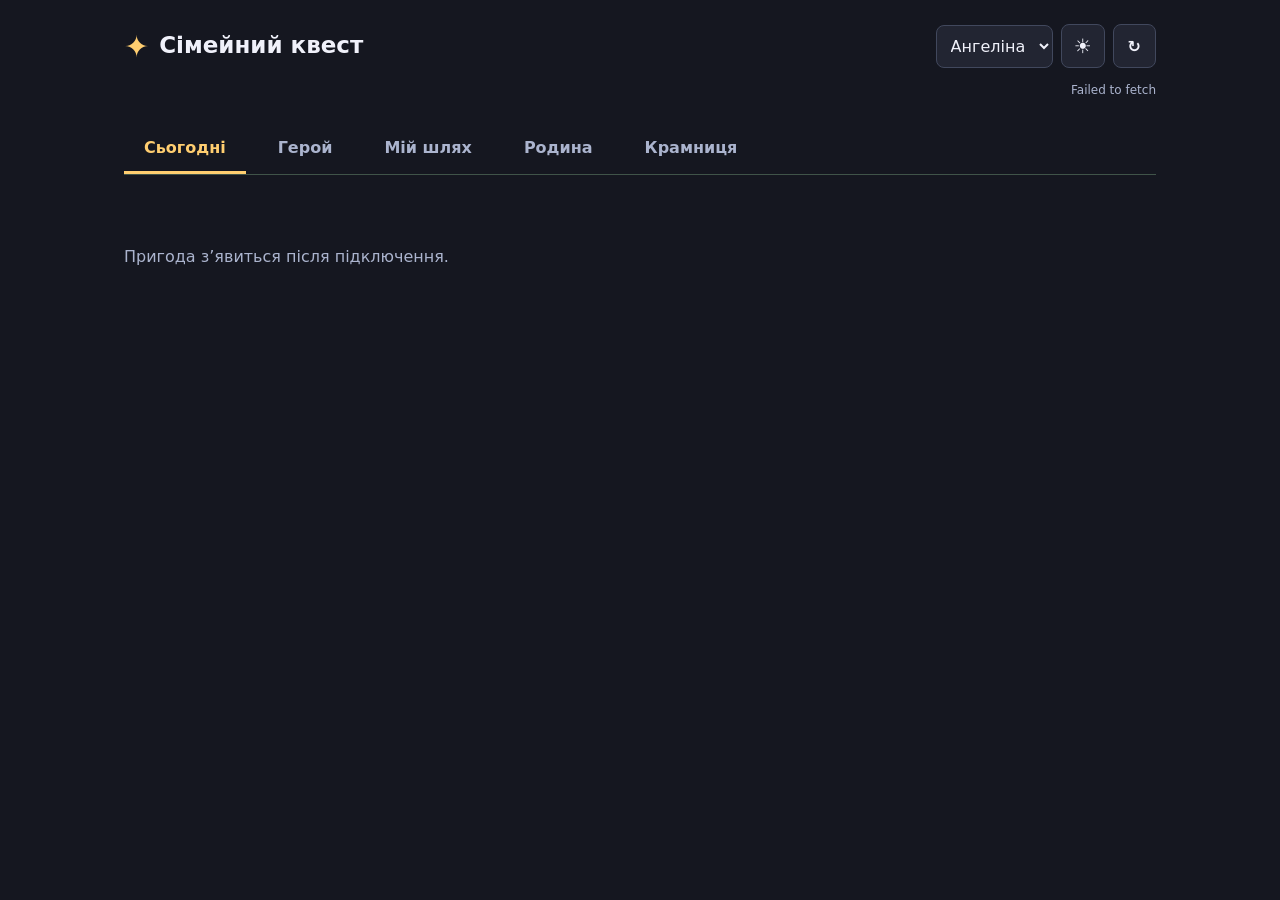
==== commit bda056e2: "Add files via upload" ====
--- a/index.html
+++ b/index.html
@@ -1,29 +1,31 @@
-<!DOCTYPE html>
-<html lang="uk" data-theme="dark">
-<head>
-  <meta charset="utf-8">
-  <meta name="viewport" content="width=device-width, initial-scale=1">
-  <meta name="theme-color" content="#174b42">
-  <script>try { document.documentElement.dataset.theme = localStorage.getItem('fq-theme') === 'light' ? 'light' : 'dark'; } catch {}</script>
-  <meta name="apple-mobile-web-app-capable" content="yes">
-  <title>Сімейний квест</title>
-  <link rel="manifest" href="manifest.webmanifest">
-  <link rel="icon" href="icon.svg" type="image/svg+xml">
-  <link rel="apple-touch-icon" href="icon-192.png">
-  <link rel="stylesheet" href="adventure.css">
-  <script src="config.js" defer></script>
-  <script src="demo.js" defer></script>
-  <script src="adventure.js" defer></script>
-</head>
-<body>
-  <header><a class="brand" href="./">Сімейний квест</a><div class="account"><label class="sr-only" for="profile">Мій профіль</label><select id="profile"><option value="a">Ангеліна</option><option value="s">Світлана</option><option value="m">Мама</option><option value="p">Тато</option></select><button id="theme" title="Світла тема" aria-label="Світла тема">☀</button><button id="refresh" title="Оновити" aria-label="Оновити">↻</button></div></header>
-  <div id="connection" role="status">Завантажуємо пригоду…</div>
-  <nav aria-label="Розділи"><button data-view="today" aria-current="page">Сьогодні</button><button data-view="hero">Герой</button><button data-view="history">Мій шлях</button><button data-view="family">Родина</button><button data-view="shop">Крамниця</button></nav>
-  <main id="main" aria-live="polite"></main>
-  <footer><button id="install" hidden>Встановити гру</button><span id="install-note"></span></footer>
-  <dialog id="login"><form id="login-form"><h2>Твій секретний код</h2><p id="login-name"></p><label for="pin">PIN</label><input id="pin" type="password" inputmode="numeric" pattern="[0-9]{4}" maxlength="4" required autocomplete="off"><p id="login-error" role="alert"></p><div class="dialog-actions"><button type="button" id="cancel-login">Скасувати</button><button class="primary" type="submit">Увійти</button></div></form></dialog>
-  <dialog id="confirm"><h2 id="confirm-title"></h2><p id="confirm-copy"></p><div class="dialog-actions"><button id="cancel-confirm">Скасувати</button><button id="accept-confirm" class="primary">Підтвердити</button></div></dialog>
-  <dialog id="outing"><h2 id="outing-title"></h2><p id="outing-price"></p><fieldset id="outing-people"><legend>Хто бере участь?</legend></fieldset><label id="outing-planned-label" class="participant"><input type="checkbox" id="outing-planned">Заплановано батьками · без монет</label><p id="outing-total"></p><p id="outing-error" role="alert"></p><div class="dialog-actions"><button id="outing-cancel">Скасувати</button><button id="outing-accept" class="primary">Підтвердити</button></div></dialog>
-  <div id="toast" role="status"></div>
-</body>
-</html>
+<!DOCTYPE html>
+<html lang="uk" data-theme="dark">
+<head>
+  <meta charset="utf-8">
+  <meta name="viewport" content="width=device-width, initial-scale=1">
+  <meta name="theme-color" content="#174b42">
+  <script>try { document.documentElement.dataset.theme = localStorage.getItem('fq-theme') === 'light' ? 'light' : 'dark'; } catch {}</script>
+  <meta name="apple-mobile-web-app-capable" content="yes">
+  <title>Сімейний квест</title>
+  <link rel="manifest" href="manifest.webmanifest">
+  <link rel="icon" href="icon.svg" type="image/svg+xml">
+  <link rel="apple-touch-icon" href="icon-192.png">
+  <link rel="stylesheet" href="adventure.css">
+  <link rel="stylesheet" href="game.css">
+  <script src="config.js" defer></script>
+  <script src="demo.js" defer></script>
+  <script src="hero-art.js" defer></script>
+  <script src="adventure.js" defer></script>
+</head>
+<body>
+  <header><a class="brand" href="./">Сімейний квест</a><div class="account"><label class="sr-only" for="profile">Мій профіль</label><select id="profile"><option value="a">Ангеліна</option><option value="s">Світлана</option><option value="m">Мама</option><option value="p">Тато</option></select><button id="theme" title="Світла тема" aria-label="Світла тема">☀</button><button id="refresh" title="Оновити" aria-label="Оновити">↻</button></div></header>
+  <div id="connection" role="status">Завантажуємо пригоду…</div>
+  <nav aria-label="Розділи"><button data-view="today" aria-current="page">Сьогодні</button><button data-view="hero">Герой</button><button data-view="history">Мій шлях</button><button data-view="family">Родина</button><button data-view="shop">Крамниця</button></nav>
+  <main id="main" aria-live="polite"></main>
+  <footer><button id="install" hidden>Встановити гру</button><span id="install-note"></span></footer>
+  <dialog id="login"><form id="login-form"><h2>Твій секретний код</h2><p id="login-name"></p><label for="pin">PIN</label><input id="pin" type="password" inputmode="numeric" pattern="[0-9]{4}" maxlength="4" required autocomplete="off"><p id="login-error" role="alert"></p><div class="dialog-actions"><button type="button" id="cancel-login">Скасувати</button><button class="primary" type="submit">Увійти</button></div></form></dialog>
+  <dialog id="confirm"><h2 id="confirm-title"></h2><p id="confirm-copy"></p><div class="dialog-actions"><button id="cancel-confirm">Скасувати</button><button id="accept-confirm" class="primary">Підтвердити</button></div></dialog>
+  <dialog id="outing"><h2 id="outing-title"></h2><p id="outing-price"></p><fieldset id="outing-people"><legend>Хто бере участь?</legend></fieldset><label id="outing-planned-label" class="participant"><input type="checkbox" id="outing-planned">Заплановано батьками · без монет</label><p id="outing-total"></p><p id="outing-error" role="alert"></p><div class="dialog-actions"><button id="outing-cancel">Скасувати</button><button id="outing-accept" class="primary">Підтвердити</button></div></dialog>
+  <div id="toast" role="status"></div>
+</body>
+</html>
--- a/adventure.css
+++ b/adventure.css
@@ -0,0 +1,23 @@
+:root{font-family:system-ui,-apple-system,"Segoe UI",sans-serif;color:#21382f;background:#f3f6f4;font-synthesis:none;letter-spacing:0;color-scheme:light}*{box-sizing:border-box}body{margin:0}button,input,select{font:inherit}button,select{cursor:pointer}button{border:1px solid #c9d6cf;border-radius:7px;background:#fff;color:#21382f;padding:10px 14px;min-height:44px;font-weight:650}button:hover{background:#e5efe9}button:disabled{cursor:default;opacity:.55}button:focus-visible,a:focus-visible,select:focus-visible{outline:3px solid #d77b39;outline-offset:3px}header{max-width:980px;margin:auto;padding:22px 20px;display:flex;justify-content:space-between;align-items:center;gap:16px}.brand{font-size:22px;font-weight:800;color:#174b42;text-decoration:none}.account{display:flex;gap:8px;align-items:center}select{max-width:145px;border:1px solid #c9d6cf;padding:10px;border-radius:6px;background:white}#connection{min-height:28px;text-align:center;font-size:13px;color:#52695d;padding:0 16px}nav{display:flex;max-width:940px;margin:10px auto 0;border-bottom:1px solid #c9d6cf;overflow:auto;gap:4px;padding:0 8px}nav button{white-space:nowrap;border:0;background:transparent;border-radius:0;border-bottom:3px solid transparent}nav button[aria-current]{border-color:#174b42;color:#174b42;background:#e4eee7}main{max-width:940px;margin:auto;padding:24px 20px;min-height:60vh}h1{font-size:28px;line-height:1.2;margin:0 0 12px}h2{font-size:20px;margin:24px 0 14px}h3{font-size:16px;margin:0 0 6px}p{line-height:1.55}small,.muted{color:#60746a;font-size:13px}.intro{display:grid;grid-template-columns:minmax(0,1fr) 250px;gap:24px;align-items:center;border-bottom:1px solid #c9d6cf;padding-bottom:20px}.eyebrow{font-size:12px;font-weight:750;text-transform:uppercase;color:#577366;margin:0 0 8px}.hero-art{width:100%;height:230px;display:block}.stats{display:flex;gap:20px;flex-wrap:wrap;margin:16px 0}.stats strong{display:block;font-size:24px}.stats span{font-size:12px;color:#60746a}.track{height:9px;background:#dce6e0;border-radius:6px;overflow:hidden;max-width:400px}.track span{display:block;background:#238674;height:100%}.quest-list{display:grid;gap:8px}.quest{display:flex;align-items:center;gap:14px;background:white;border:1px solid #d4dfd8;border-radius:8px;padding:14px}.quest .body{flex:1;min-width:0}.quest h3{overflow-wrap:anywhere}.quest.done{background:#e9f1ec}.quest button{width:46px;flex-shrink:0;padding:8px;font-size:20px}.quest small{display:block}.split{display:grid;grid-template-columns:1fr 1fr;gap:28px}.options{display:grid;grid-template-columns:repeat(3,minmax(0,1fr));gap:8px}.options button{padding:12px 8px;overflow-wrap:anywhere}.options button[aria-pressed=true]{border:2px solid #238674;background:#e5f1e9}.options small{display:block;margin-top:5px}.hero-choices{grid-template-columns:repeat(4,minmax(0,1fr))}.hero-choices svg{height:110px}.swatch{width:20px;height:20px;border-radius:50%;display:inline-block;border:1px solid #82998b;vertical-align:middle;margin-right:6px}.scene{display:block;width:100%;height:auto;max-height:300px;background:#dff0eb;border-radius:8px}.milestones{display:flex;justify-content:space-between;gap:12px;margin:12px 0;font-size:13px;flex-wrap:wrap}.milestones .reached{font-weight:750;color:#08765e}.family-row,.event{display:flex;justify-content:space-between;align-items:center;gap:16px;border-bottom:1px solid #d4dfd8;padding:14px 0}.event span{overflow-wrap:anywhere}.event small{flex-shrink:0}.period{display:flex;gap:6px;margin:18px 0}.period button[aria-pressed=true]{background:#174b42;color:white}.chart{display:flex;align-items:end;gap:6px;height:140px;border-bottom:1px solid #b9cdc1;margin:24px 0 12px}.bar{flex:1;background:#3b9682;min-width:0;border-radius:3px 3px 0 0}.shop-grid{display:grid;grid-template-columns:repeat(2,minmax(0,1fr));gap:12px}.item{padding:18px;border:1px solid #c9d6cf;border-radius:8px;background:white}.item p{margin:8px 0 16px}.primary{background:#174b42;color:white;border-color:#174b42}.primary:hover{background:#256655}footer{max-width:940px;margin:auto;padding:16px 20px 30px;color:#60746a;font-size:13px}dialog{border:0;border-radius:8px;padding:26px;width:calc(100% - 32px);max-width:400px;box-shadow:0 12px 60px #0003}dialog::backdrop{background:#162c2866}dialog h2{margin-top:0}input{display:block;width:100%;padding:12px;border:1px solid #98aea1;border-radius:5px;margin-top:8px}.dialog-actions{display:flex;justify-content:flex-end;gap:10px;margin-top:20px}#login-error{color:#a33232;min-height:20px}#toast{position:fixed;bottom:24px;left:50%;transform:translateX(-50%);background:#173f35;color:white;padding:14px 20px;border-radius:8px;max-width:calc(100% - 32px);width:max-content;display:none;z-index:10}#toast.visible{display:block}.sr-only{position:absolute;width:1px;height:1px;overflow:hidden;clip:rect(0,0,0,0)}.empty{padding:30px 0;color:#60746a}.reward-icon{font-size:26px}.next{margin:12px 0 0}.subtle{font-weight:400}svg{overflow:visible}@media(max-width:600px){header{padding:16px 14px;gap:8px}.brand{font-size:18px}.account{gap:4px}select{max-width:120px;padding:8px}#refresh{padding:6px;min-width:40px}main{padding:20px 14px}.intro{grid-template-columns:minmax(0,1fr) 120px;gap:8px}.hero-art{height:190px}h1{font-size:24px}.stats{gap:14px}.stats strong{font-size:20px}.split{grid-template-columns:1fr;gap:0}.hero-choices{grid-template-columns:repeat(2,minmax(0,1fr))}.shop-grid{grid-template-columns:1fr}.options button{font-size:13px}nav button{padding:10px;font-size:13px}}@media(prefers-reduced-motion:no-preference){.hero-art .spark{animation:float 3s ease-in-out infinite}@keyframes float{50%{transform:translateY(-5px)}}}
+:where(nav button){min-width:0}
+[hidden]{display:none!important}
+fieldset{border:1px solid #718878;border-radius:6px;padding:12px}.participant{display:flex;align-items:center;gap:12px;padding:10px 0}.participant input{width:20px;height:20px;margin:0;flex-shrink:0}#outing-error{color:#cc6565}#outing-total{font-weight:700}
+header{flex-wrap:wrap}.account{margin-left:auto}#theme{width:44px;padding:8px;font-size:20px}
+html[data-theme=dark]{color-scheme:dark;background:#151b19;color:#e4eee8}
+[data-theme=dark] .brand{color:#a4dac2}
+[data-theme=dark] button,[data-theme=dark] select,[data-theme=dark] input{background:#26312c;color:#e4eee8;border-color:#4a6053}
+[data-theme=dark] button:hover{background:#35463c}
+[data-theme=dark] nav button{background:transparent}
+[data-theme=dark] nav button[aria-current],[data-theme=dark] .options button[aria-pressed=true]{background:#29483a;color:#bbefd4;border-color:#72c5a4}
+[data-theme=dark] .quest,[data-theme=dark] .item{background:#202a25;border-color:#405449}
+[data-theme=dark] .quest.done{background:#263c30}
+[data-theme=dark] small,[data-theme=dark] .muted,[data-theme=dark] .stats span,[data-theme=dark] footer,[data-theme=dark] .empty,[data-theme=dark] #connection{color:#aec2b5}
+[data-theme=dark] .eyebrow{color:#a2ccb5}
+[data-theme=dark] .intro,[data-theme=dark] nav,[data-theme=dark] .event,[data-theme=dark] .family-row,[data-theme=dark] .chart{border-color:#405449}
+[data-theme=dark] .track{background:#35453b}
+[data-theme=dark] .track span,[data-theme=dark] .bar{background:#65b696}
+[data-theme=dark] .milestones .reached{color:#9de5bf}
+[data-theme=dark] dialog{background:#202a25;color:#e4eee8}
+[data-theme=dark] #login-error{color:#ffb0aa}
+[data-theme=dark] .primary,[data-theme=dark] .period button[aria-pressed=true]{background:#31735a;color:#fff;border-color:#65b696}
+@media(max-width:600px){nav{display:grid;grid-template-columns:repeat(5,minmax(0,1fr));padding:0 4px;gap:0}nav button{white-space:normal;overflow-wrap:anywhere;font-size:12px;padding:8px 3px;min-height:48px}}
--- a/game.css
+++ b/game.css
@@ -0,0 +1,186 @@
+/* Adventure presentation. Game rules and API contracts live in adventure.js. */
+:root {
+  --game-bg: #eef2f8;
+  --game-surface: #fff;
+  --game-raised: #e3e9f4;
+  --game-line: #c2ccdd;
+  --game-text: #283049;
+  --game-muted: #64718a;
+  --game-mint: #15785e;
+  --game-gold: #93631a;
+  --game-coral: #bd4960;
+  --game-lilac: #7054b8;
+  background: var(--game-bg);
+  color: var(--game-text);
+  font-family: 'Trebuchet MS', system-ui, sans-serif;
+}
+html[data-theme=dark] {
+  --game-bg: #151720;
+  --game-surface: #222532;
+  --game-raised: #2d3142;
+  --game-line: #41485d;
+  --game-text: #f0f1fa;
+  --game-muted: #abb4ce;
+  --game-mint: #8be0bd;
+  --game-gold: #ffce70;
+  --game-coral: #ff9fac;
+  --game-lilac: #c6adff;
+  background: var(--game-bg);
+  color: var(--game-text);
+}
+header {max-width:1080px; padding:24px 24px 12px;}
+.brand, [data-theme=dark] .brand {color:var(--game-text);font-size:23px;font-weight:900;}
+.brand::before {content:'✦'; color:var(--game-gold); margin-right:10px;font-size:30px;vertical-align:middle;}
+button, select, input, [data-theme=dark] button, [data-theme=dark] select, [data-theme=dark] input {
+  color:var(--game-text); background:var(--game-surface);border-color:var(--game-line);border-radius:8px;
+}
+button {font-weight:800;transition:background .15s,transform .15s,border-color .15s;}
+button:hover,[data-theme=dark] button:hover {background:var(--game-raised);}
+button:active {transform:translateY(2px);}
+button:focus-visible,summary:focus-visible {outline:3px solid var(--game-gold);outline-offset:4px;}
+button:disabled {opacity:.64;}
+#connection, [data-theme=dark] #connection {color:var(--game-muted);font-size:12px;text-align:right;max-width:1032px;margin:0 auto;padding:3px 0;}
+nav {max-width:1032px;margin:16px auto 0;padding:0;border-color:var(--game-line);gap:12px;}
+nav button, [data-theme=dark] nav button {border-radius:0;background:transparent;color:var(--game-muted);padding:14px 20px;border-bottom:3px solid transparent;}
+nav button[aria-current], [data-theme=dark] nav button[aria-current] {color:var(--game-gold);border-color:var(--game-gold);background:transparent;}
+nav button[data-view=hero][aria-current] {color:var(--game-lilac);border-color:var(--game-lilac);}
+nav button[data-view=family][aria-current] {color:var(--game-mint);border-color:var(--game-mint);}
+nav button[data-view=shop][aria-current] {color:var(--game-coral);border-color:var(--game-coral);}
+html[data-theme] nav button:not([aria-current]) {border-bottom-color:transparent;}
+main {max-width:1080px;padding:24px;}
+h1 {font-size:32px;font-weight:900;}
+h2 {font-size:22px;font-weight:850;margin-top:30px;}
+h3 {font-size:16px;line-height:1.4;}
+small,.muted,.stats span,footer,.empty,[data-theme=dark] small,[data-theme=dark] .muted,[data-theme=dark] .stats span,[data-theme=dark] footer,[data-theme=dark] .empty {color:var(--game-muted);}
+.intro, [data-theme=dark] .intro {grid-template-columns:minmax(0,1fr) minmax(300px,46%);gap:30px;min-height:350px;border-color:var(--game-line);padding-bottom:14px;}
+.intro h1 {font-size:46px;margin:14px 0 6px;}
+.hero-greeting {font-size:18px;font-weight:700;margin:0 0 20px;color:var(--game-muted);}
+.eyebrow,[data-theme=dark] .eyebrow {color:var(--game-mint);font-size:12px;line-height:1.5;}
+.role-mage .eyebrow {color:var(--game-lilac);}
+.role-builder .eyebrow {color:var(--game-coral);}
+.role-keeper .eyebrow {color:var(--game-gold);}
+.stats {gap:26px;margin:20px 0;}
+.stats strong {font-size:29px;line-height:1.2;font-weight:900;}
+.stats>div:nth-child(1) strong {color:var(--game-lilac);}
+.stats>div:nth-child(2) strong {color:var(--game-mint);}
+.stats>div:nth-child(3) strong {color:var(--game-gold);}
+.stats span {display:block;margin-top:5px;}
+.track,[data-theme=dark] .track {height:12px;background:var(--game-raised);border:2px solid var(--game-line);max-width:330px;}
+.track span,[data-theme=dark] .track span {background:#6fcfab;border-right:2px solid #c5ffe9;}
+.hero-stage, [data-theme=dark] .hero-stage {position:relative;display:grid;place-items:center;isolation:isolate;overflow:hidden;width:100%;height:350px;padding:0;border:0;background:transparent;cursor:pointer;}
+.hero-stage:hover,[data-theme=dark] .hero-stage:hover {background:transparent;}
+.hero-stage:active {transform:none;}
+.hero-stage .hero-art {width:100%;height:100%;max-width:330px;position:relative;filter:drop-shadow(0 10px 0 #00000016);}
+.hero-backdrop {position:absolute;width:125%;height:100%;inset:0 auto;z-index:-1;pointer-events:none;overflow:hidden;}
+.hero-reaction {position:absolute;right:5%;top:10%;padding:9px 12px;background:#ffce70;color:#283049;border:3px solid #293043;border-radius:8px;opacity:0;transform:rotate(8deg) scale(.8);pointer-events:none;}
+.cheering .hero-reaction {opacity:1;transform:rotate(8deg) scale(1);}
+.quest-list {gap:10px;}
+.quest, [data-theme=dark] .quest {border:1px solid var(--game-line);background:var(--game-surface);padding:14px 16px;gap:14px;min-height:86px;border-left:4px solid #78cbae;}
+.quest-list[data-kind=adventure] .quest {border-left-color:#bd9df3;}
+.quest-list[data-kind=goal] .quest {border-left-color:#f4bb61;}
+.quest small {margin-top:4px;color:var(--game-mint);font-weight:700;}
+.quest-emblem {width:40px;height:40px;display:grid;place-items:center;background:var(--game-raised);border-radius:8px;font-size:25px;color:var(--game-mint);flex-shrink:0;}
+.quest-list[data-kind=adventure] .quest-emblem {color:var(--game-lilac);}
+.quest-list[data-kind=goal] .quest-emblem {color:var(--game-gold);}
+.quest button, [data-theme=dark] .quest button {background:#6fcfab;color:#192a30;border:2px solid #96efc9;box-shadow:0 3px 0 #304a42;font-weight:900;}
+.quest.done,[data-theme=dark] .quest.done {background:var(--game-bg);border-color:var(--game-line);}
+.quest.done button,[data-theme=dark] .quest.done button {background:var(--game-raised);color:var(--game-mint);border-color:var(--game-line);box-shadow:none;}
+.quest.done .quest-emblem {opacity:.55;}
+.list-toggle,[data-theme=dark] .list-toggle {display:flex;justify-content:center;align-items:center;gap:10px;width:100%;margin:10px 0 20px;color:var(--game-muted);background:transparent;border:1px dashed var(--game-line);font-size:13px;}
+.list-toggle:hover,[data-theme=dark] .list-toggle:hover {color:var(--game-text);background:var(--game-raised);}
+.fold-chevron {font-size:20px;line-height:1;transition:transform .2s;}
+.list-toggle[aria-expanded=true] .fold-chevron {transform:rotate(180deg);}
+.options {gap:12px;}
+.options button {border-width:2px;box-shadow:0 3px 0 #00000012;}
+.options button[aria-pressed=true],[data-theme=dark] .options button[aria-pressed=true] {color:var(--game-text);background:var(--game-raised);border-color:var(--game-mint);}
+.hero-choices {grid-template-columns:repeat(3,minmax(0,1fr));}
+.hero-choices button {padding:10px 6px 18px;position:relative;font-size:16px;}
+.hero-choices .hero-art {height:180px;max-width:210px;margin:auto;}
+.hero-choices button[aria-pressed=true]::after {content:'✓';position:absolute;top:10px;right:10px;background:var(--game-mint);color:var(--game-bg);width:26px;height:26px;border-radius:50%;display:grid;place-items:center;}
+.options button small {font-size:12px;line-height:1.4;}
+.hero-choices button:nth-child(2) {border-top-color:var(--game-lilac);}
+.hero-choices button:nth-child(3) {border-top-color:var(--game-coral);}
+.hero-choices button:nth-child(4) {border-top-color:var(--game-gold);}
+.split {gap:24px;}
+.scene {max-height:400px;border-radius:8px;}
+.family-row,.event,[data-theme=dark] .family-row,[data-theme=dark] .event {border-color:var(--game-line);}
+.event {align-items:flex-start;}
+.event small {white-space:normal;}
+.milestones {margin-top:18px;color:var(--game-muted);}
+.milestones .reached,[data-theme=dark] .milestones .reached {color:var(--game-mint);}
+.shop-grid {grid-template-columns:repeat(3,minmax(0,1fr));}
+.item,[data-theme=dark] .item {background:var(--game-surface);border-color:var(--game-line);border-top:4px solid #e4b363;display:flex;flex-direction:column;align-items:flex-start;}
+.item:nth-child(3n+2) {border-top-color:#ed94a6;}
+.item:nth-child(3n+3) {border-top-color:#a591df;}
+.item h2 {font-size:20px;margin:14px 0 0;overflow-wrap:anywhere;}
+.item button {margin-top:auto;}
+.reward-icon {font-size:42px;min-height:54px;}
+.primary,[data-theme=dark] .primary,.period button[aria-pressed=true],[data-theme=dark] .period button[aria-pressed=true] {background:#6fcfab;color:#182b30;border-color:#94edc6;}
+.bar,[data-theme=dark] .bar {background:#9d8bda;}
+dialog,[data-theme=dark] dialog {background:var(--game-surface);color:var(--game-text);border:2px solid var(--game-line);}
+#toast {background:#ffcf70;color:#283049;border:2px solid #8e713c;font-weight:800;box-shadow:0 6px 24px #0004;}
+footer {max-width:1080px;}
+@media(prefers-reduced-motion:no-preference) {
+  .hero-stage .hero-body {animation:hero-breathe 4s ease-in-out infinite;transform-origin:180px 350px;}
+  .hero-stage .hero-eyes {animation:hero-blink 6s infinite;transform-origin:175px 133px;}
+  .hero-stage .magic-gem,.hero-stage .floating-book {animation:hero-float 3s ease-in-out infinite;}
+  .hero-stage .hero-lantern {animation:hero-swing 4s ease-in-out infinite;transform-origin:272px 245px;}
+  .hero-stage .hero-cape {animation:cape-sway 5s ease-in-out infinite;transform-origin:177px 190px;}
+  .hero-stage:hover .hero-hand,.hero-stage.cheering .hero-hand {animation:hero-wave .5s ease-in-out 3;transform-origin:136px 210px;}
+  .hero-stage.cheering .hero-body {animation:hero-celebrate .6s ease-in-out 2;}
+  .hero-reaction {transition:opacity .15s,transform .15s;}
+  .quest.done {animation:quest-flash .5s ease-out;}
+  @keyframes hero-breathe {50% {transform:translateY(-5px) rotate(1deg);}}
+  @keyframes hero-blink {0%,43%,47%,100%{transform:scaleY(1)}45%{transform:scaleY(.08)}}
+  @keyframes hero-float {50%{transform:translateY(-7px) rotate(2deg)}}
+  @keyframes hero-swing {50%{transform:rotate(-6deg)}}
+  @keyframes cape-sway {50%{transform:skewX(2deg)}}
+  @keyframes hero-wave {50%{transform:rotate(12deg)}}
+  @keyframes hero-celebrate {50%{transform:translateY(-16px) rotate(-3deg)}}
+  @keyframes quest-flash {0%{border-color:#a2eccb}100%{border-color:var(--game-line)}}
+}
+@media(max-width:700px) {
+  header {padding:16px 16px 8px;gap:8px;}
+  .brand,[data-theme=dark] .brand {font-size:20px;}
+  .brand::before {font-size:25px;}
+  #connection {padding:6px 16px;font-size:11px;}
+  nav {margin:8px 12px 0;gap:0;display:grid;grid-template-columns:repeat(5,minmax(0,1fr));}
+  nav button,[data-theme=dark] nav button {font-size:12px;padding:12px 3px;white-space:normal;overflow-wrap:anywhere;}
+  main {padding:18px 16px;}
+  .intro,[data-theme=dark] .intro {grid-template-columns:minmax(0,1fr) 46%;gap:0;min-height:270px;padding-bottom:16px;}
+  .intro h1 {font-size:32px;margin:10px 0 6px;}
+  .hero-greeting {font-size:14px;line-height:1.4;margin-bottom:14px;}
+  .eyebrow {font-size:10px;}
+  .hero-stage,[data-theme=dark] .hero-stage {height:255px;}
+  .hero-stage .hero-art {width:116%;max-width:none;}
+  .hero-backdrop {width:112%;}
+  .hero-reaction {right:0;top:4%;font-size:12px;padding:5px;}
+  .stats {gap:12px;margin:16px 0;}
+  .stats strong {font-size:22px;}
+  .stats span {font-size:10px;}
+  .next {font-size:11px;line-height:1.5;}
+  h2 {font-size:20px;margin-top:25px;}
+  .quest,[data-theme=dark] .quest {padding:12px 10px;gap:10px;min-height:90px;}
+  .quest-emblem {width:32px;height:36px;font-size:23px;}
+  .quest h3 {font-size:14px;}
+  .quest small {font-size:11px;}
+  .quest button {width:40px;min-height:42px;}
+  .hero-choices {gap:7px;grid-template-columns:repeat(3,minmax(0,1fr));}
+  .hero-choices button {font-size:12px;padding:8px 2px 12px;}
+  .hero-choices .hero-art {height:125px;}
+  .hero-choices button[aria-pressed=true]::after {width:20px;height:20px;top:4px;right:4px;font-size:12px;}
+  .options {gap:7px;}
+  .shop-grid {grid-template-columns:1fr;}
+  .item {display:grid;grid-template-columns:55px minmax(0,1fr) auto;column-gap:12px;padding:16px;align-items:center;}
+  .item .reward-icon {grid-row:1/3;font-size:35px;}
+  .item h2 {font-size:17px;grid-column:2/4;margin:0;}
+  .item p {font-size:12px;grid-column:2;margin:7px 0;}
+  .item button {grid-column:3;font-size:12px;padding:8px 10px;}
+  .item h3 {grid-column:1/4;}
+  .item:has(h3) p {grid-column:1/3;}
+  .event {font-size:13px;gap:8px;flex-wrap:wrap;}
+  .event small {font-size:11px;}
+}
+@media(prefers-reduced-motion:reduce) {
+  *,*::before,*::after {animation:none!important;transition:none!important;scroll-behavior:auto!important;}
+}
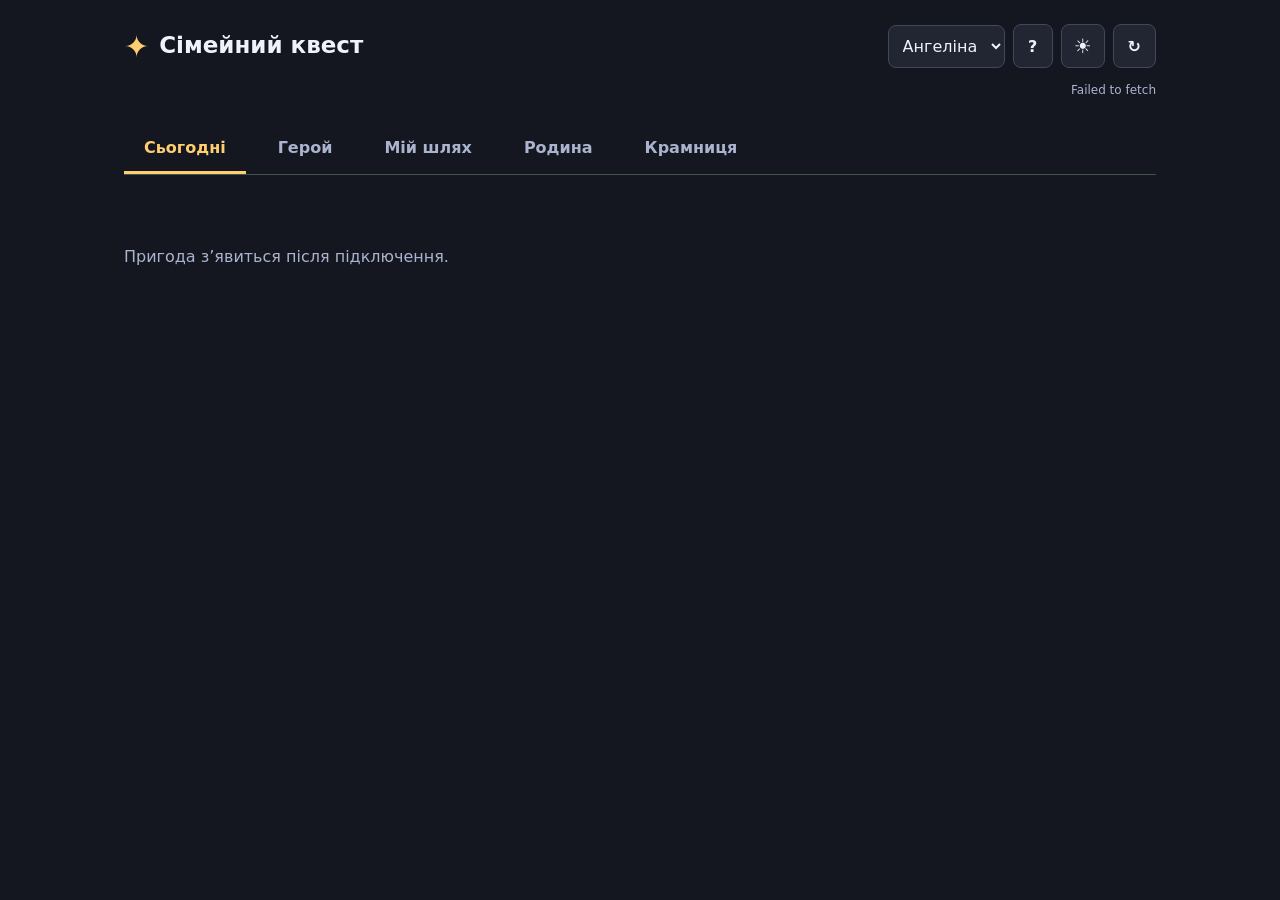
==== commit d66e4ab1: "Add files via upload" ====
--- a/index.html
+++ b/index.html
@@ -18,8 +18,9 @@
   <script src="adventure.js" defer></script>
 </head>
 <body>
-  <header><a class="brand" href="./">Сімейний квест</a><div class="account"><label class="sr-only" for="profile">Мій профіль</label><select id="profile"><option value="a">Ангеліна</option><option value="s">Світлана</option><option value="m">Мама</option><option value="p">Тато</option></select><button id="theme" title="Світла тема" aria-label="Світла тема">☀</button><button id="refresh" title="Оновити" aria-label="Оновити">↻</button></div></header>
+  <header><a class="brand" href="./">Сімейний квест</a><div class="account"><label class="sr-only" for="profile">Мій профіль</label><select id="profile"><option value="a">Ангеліна</option><option value="s">Світлана</option><option value="m">Мама</option><option value="p">Тато</option></select><button id="help" type="button" title="Як ми граємо?" aria-label="Як ми граємо?">?</button><button id="theme" title="Світла тема" aria-label="Світла тема">☀</button><button id="refresh" title="Оновити" aria-label="Оновити">↻</button></div></header>
   <div id="connection" role="status">Завантажуємо пригоду…</div>
+  <button id="retry-save" type="button" hidden>Повторити збереження</button>
   <nav aria-label="Розділи"><button data-view="today" aria-current="page">Сьогодні</button><button data-view="hero">Герой</button><button data-view="history">Мій шлях</button><button data-view="family">Родина</button><button data-view="shop">Крамниця</button></nav>
   <main id="main" aria-live="polite"></main>
   <footer><button id="install" hidden>Встановити гру</button><span id="install-note"></span></footer>
--- a/game.css
+++ b/game.css
@@ -1,4 +1,27 @@
 /* Adventure presentation. Game rules and API contracts live in adventure.js. */
+#retry-save{display:block;margin:8px auto;max-width:calc(100% - 32px)}
+#help{width:40px;height:40px;font-weight:bold;flex-shrink:0}
+.family-journey{padding:20px 0;border-block:1px solid var(--game-line);margin:20px 0}
+.family-journey h2{margin:8px 0;font-size:24px;overflow-wrap:anywhere}
+.family-journey progress{display:block;width:100%;height:20px;accent-color:var(--game-mint)}
+.journey-result{font-weight:bold;color:var(--game-mint)}
+.journey-photo{display:block;width:100%;max-height:260px;object-fit:cover;border-radius:8px}
+.family-journey.compact .journey-photo{max-height:140px}
+.game-help details{padding:18px 0;border-bottom:1px solid var(--game-line)}
+.game-help summary{cursor:pointer;font-weight:bold;line-height:1.5}
+.game-help p{line-height:1.7;white-space:pre-line;overflow-wrap:anywhere}
+.achievement{display:flex;gap:16px;align-items:center;padding:18px 0;border-bottom:1px solid var(--game-line)}
+.achievement>span{font-size:36px;color:var(--game-gold)}
+.achievement h3,.achievement p{margin:6px 0;overflow-wrap:anywhere}
+.big-goal.done{border-color:var(--game-gold);border-width:2px}
+.goal-congratulation{font-size:14px;line-height:1.5;color:var(--game-mint)}
+.big-goal.done .quest-emblem{color:var(--game-gold)}
+@media(prefers-reduced-motion:no-preference){
+  .big-goal.done .quest-emblem{animation:goal-spark .7s ease-out}
+  .hero-art.identity-s .hero-body{animation-delay:-1s}
+  .hero-art.identity-m .hero-body{animation-duration:5s}
+}
+@keyframes goal-spark{0%{transform:scale(.7) rotate(-20deg)}60%{transform:scale(1.3) rotate(10deg)}100%{transform:scale(1)}}
 :root {
   --game-bg: #eef2f8;
   --game-surface: #fff;
